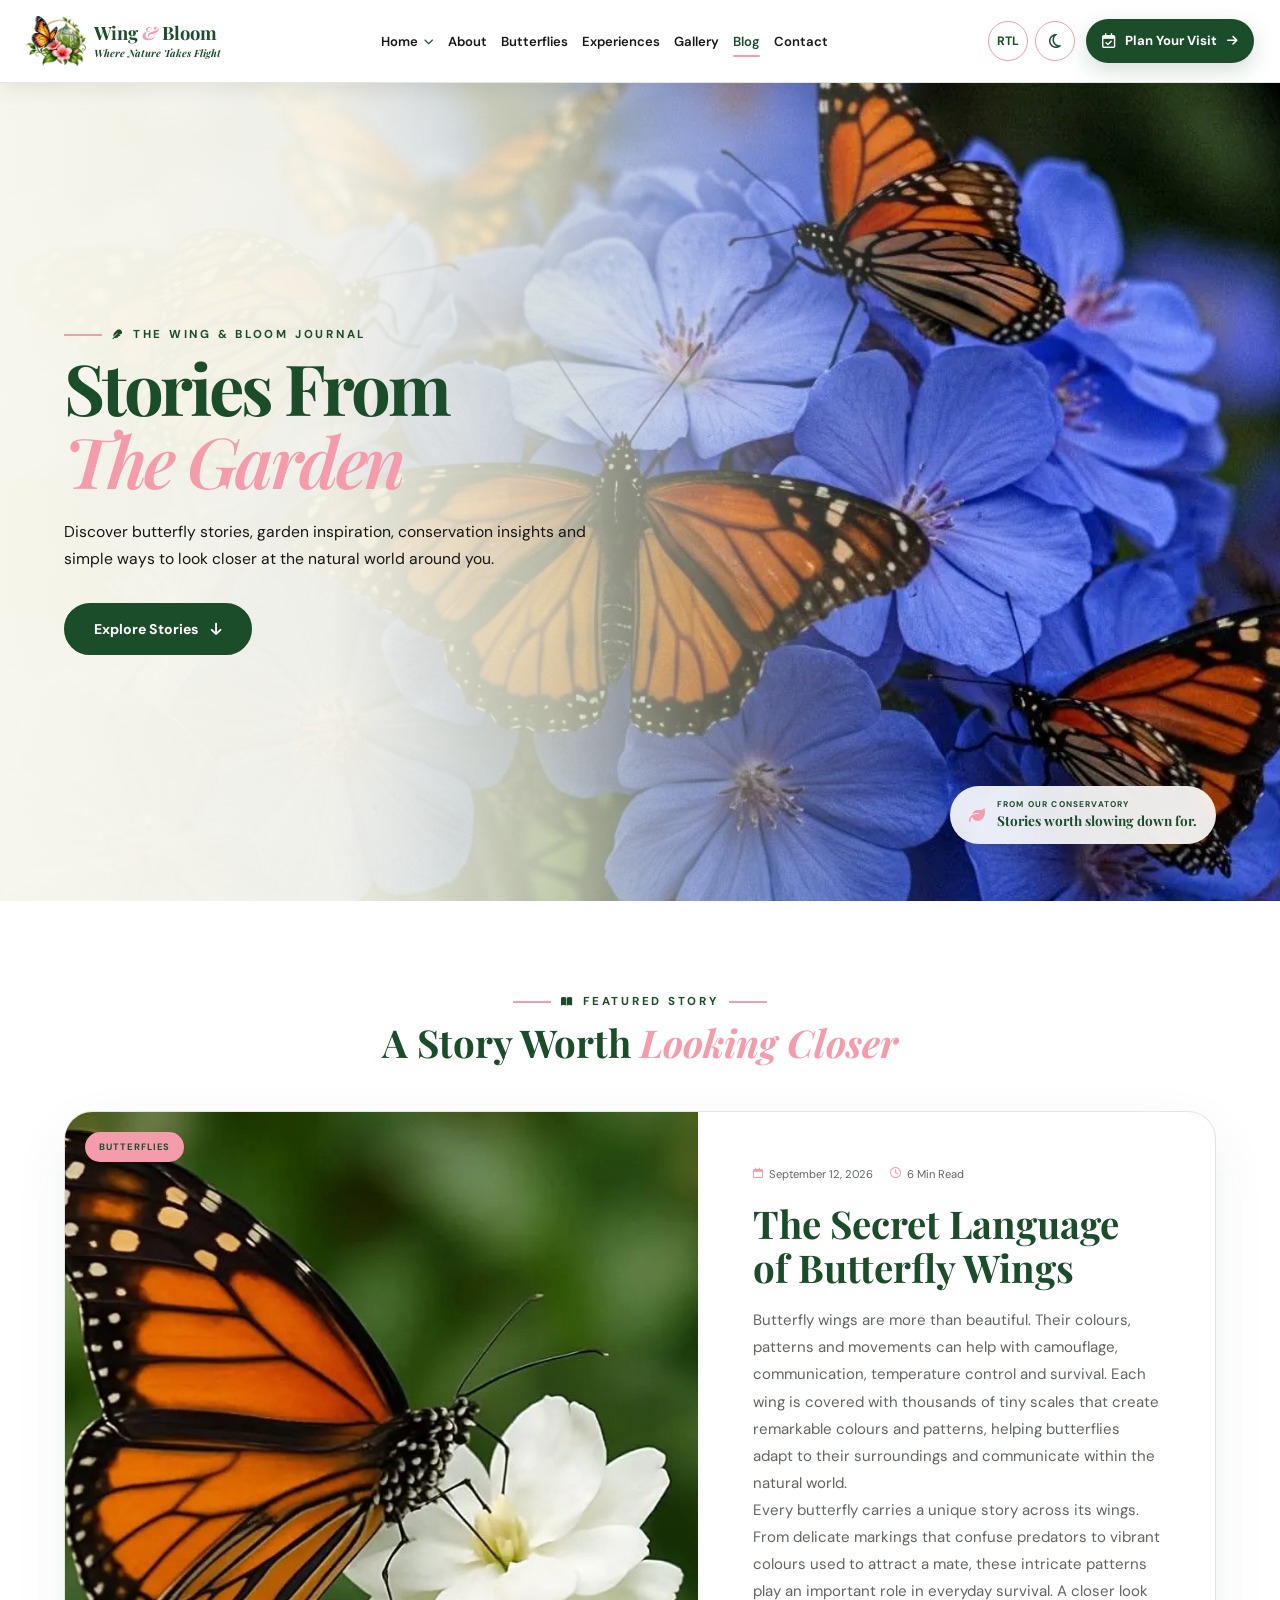
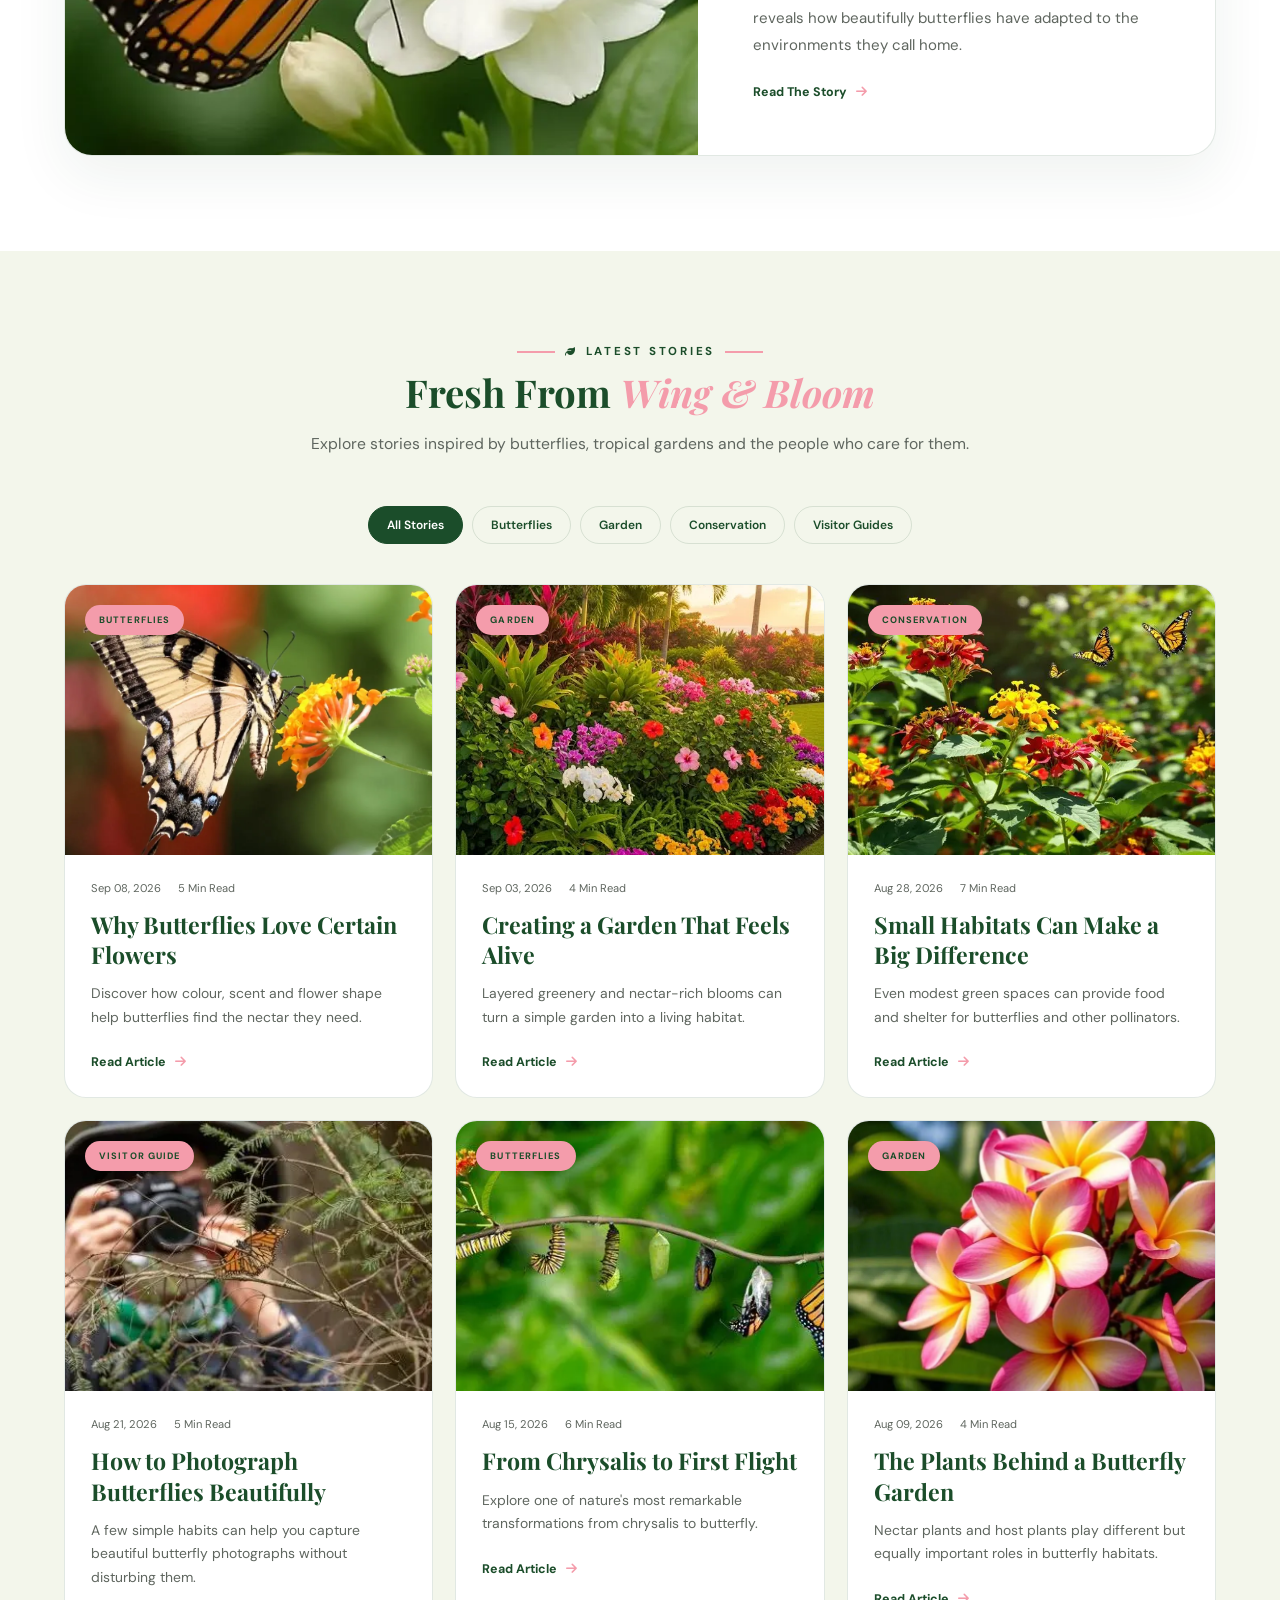
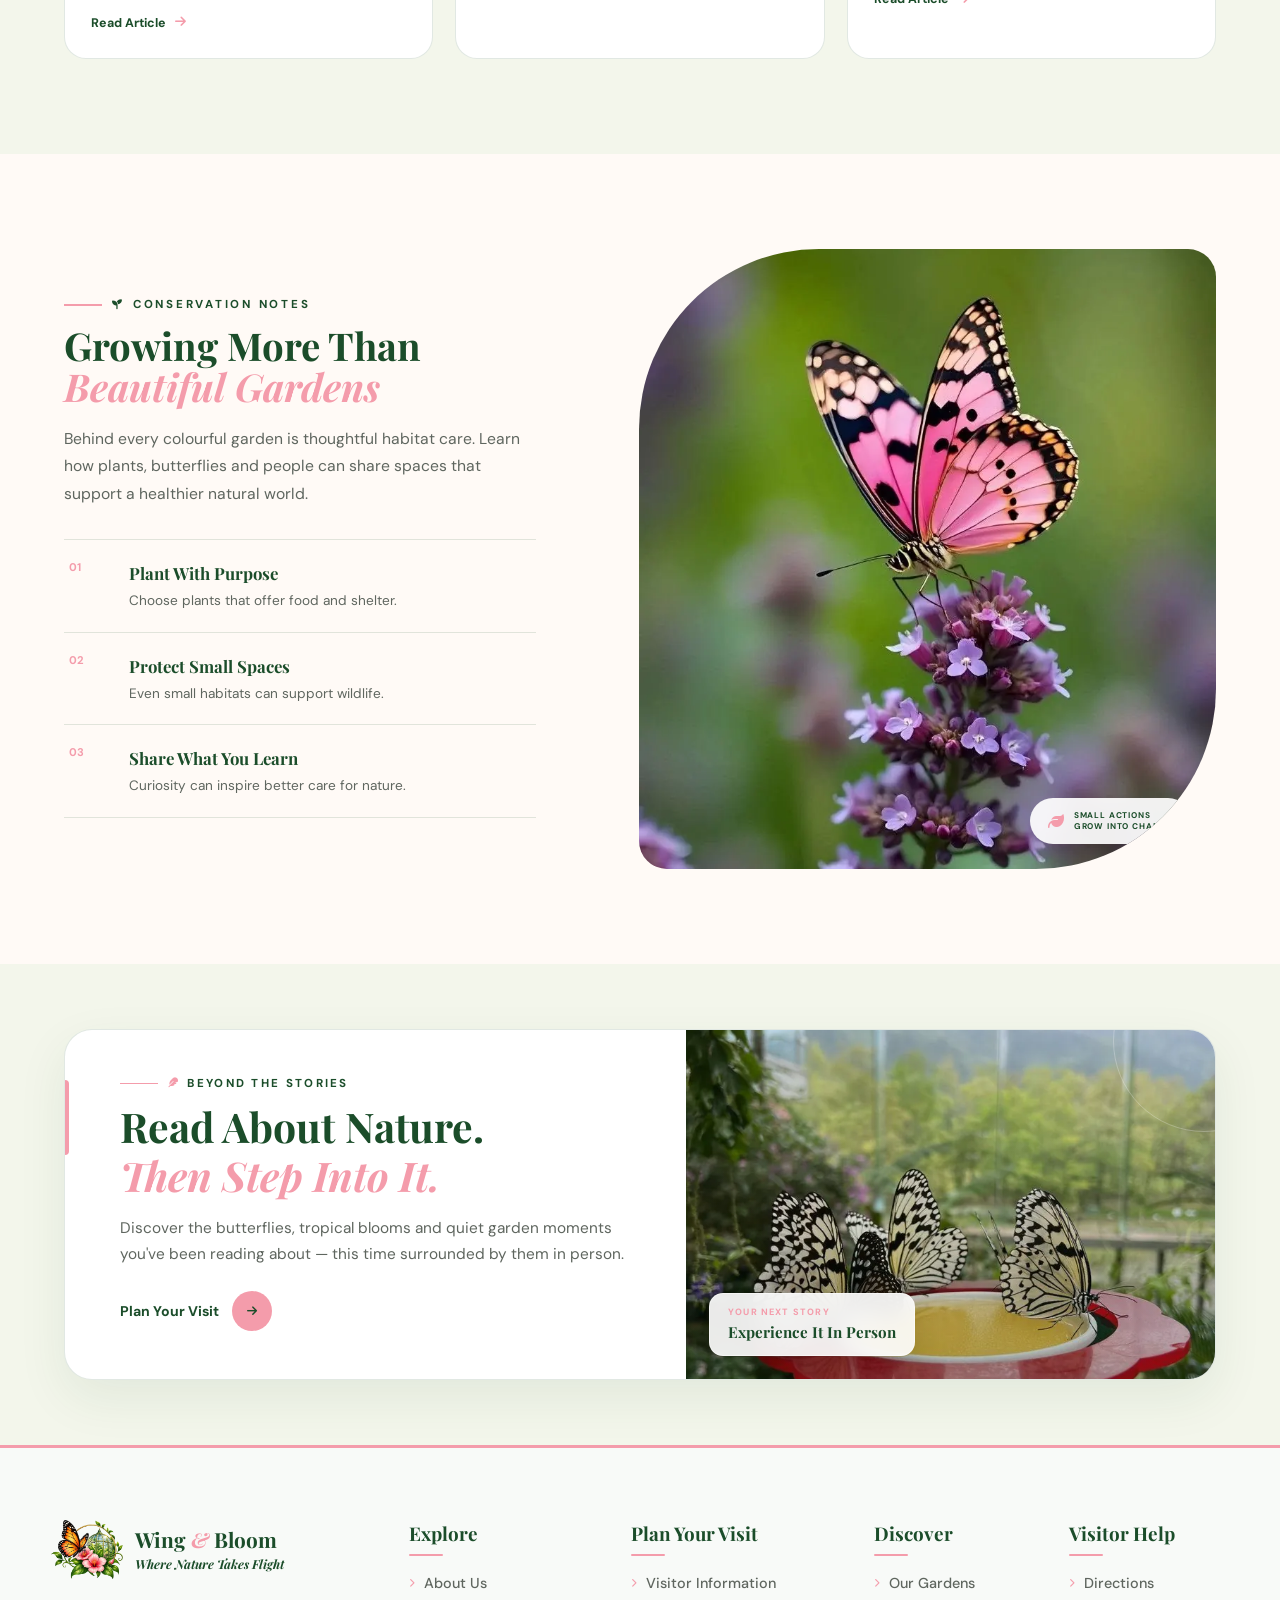
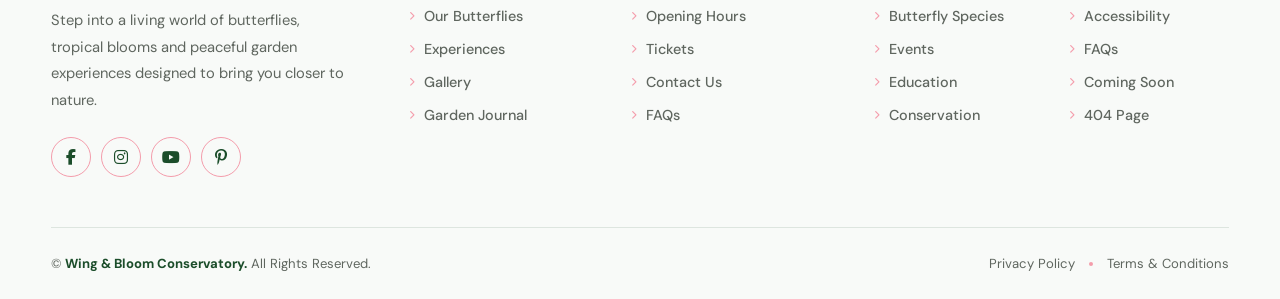
==== blog.html @ 796b5278 "first commit" ====
<!DOCTYPE html>
<html lang="en" dir="ltr" data-theme="light">

<head>

    <meta charset="UTF-8">
    <meta name="viewport" content="width=device-width, initial-scale=1.0">

    <title>Wing & Bloom Conservatory</title>
    <link rel="icon" type="image/png" href="images/favicon.png">
 <!-- Google Fonts -->
  
<link rel="preconnect" href="https://fonts.googleapis.com">
<link rel="preconnect" href="https://fonts.gstatic.com" crossorigin>
<link href="https://fonts.googleapis.com/css2?family=DM+Sans:wght@400;500;600;700&family=Playfair+Display:ital,wght@0,500;0,600;0,700;1,600&display=swap" rel="stylesheet">

<!-- Font Awesome -->
<link rel="stylesheet"
      href="https://cdnjs.cloudflare.com/ajax/libs/font-awesome/6.7.2/css/all.min.css">
    <link rel="stylesheet" href="./blog.css">
    <link rel="stylesheet" href="./nav.css">
    <link rel="stylesheet" href="footer.css">

</head>

<body>
    <header class="site-header" id="siteHeader">
    <div class="header-container">

        <!-- BRAND -->
        <a href="index.html" class="brand" aria-label="Wing and Bloom Conservatory Home">
            <img decoding="async" src="./images/logo.webp"
                 alt="Wing & Bloom Conservatory"
                 class="brand-logo">

            <div class="brand-content">
                <span class="brand-name">
                    Wing <span>&</span> Bloom
                </span>
            
                <span class="brand-tagline"><b>Where Nature Takes Flight</b></span>
            </div>
        </a>

        <!-- DESKTOP NAV -->
        <nav class="main-nav" id="mainNav">

            <div class="nav-item has-dropdown">
                <a href="index.html" class="nav-link dropdown-link">
                    Home
                    <i class="fa-solid fa-chevron-down"></i>
                </a>

                <div class="dropdown-menu">
                    <a href="index.html" class="dropdown-item">
                        <span class="dropdown-icon">
                            <i class="fa-solid fa-leaf"></i>
                        </span>
                        <span>
                            <strong>Garden Experience</strong>
                            <small>Classic nature-inspired home</small>
                        </span>
                    </a>

                    <a href="home.html#home2" class="dropdown-item">
                        <span class="dropdown-icon">
                            <i class="fa-solid fa-seedling"></i>
                        </span>
                        <span>
                            <strong>Conservatory Escape</strong>
                            <small>Immersive tropical experience</small>
                        </span>
                    </a>
                </div>
            </div>

            <div class="nav-item">
                <a href="about.html" class="nav-link">About</a>
            </div>

            <div class="nav-item">
                <a href="butterflies.html" class="nav-link">Butterflies</a>
            </div>

            <div class="nav-item">
                <a href="experiences.html" class="nav-link">Experiences</a>
            </div>

            <div class="nav-item">
                <a href="gallery.html" class="nav-link">Gallery</a>
            </div>

            <div class="nav-item">
                <a href="blog.html" class="nav-link active">Blog</a>
            </div>

            <div class="nav-item">
                <a href="contact.html" class="nav-link">Contact</a>
            </div>

            <!-- MOBILE CTA -->
            <a href="book-a-visit.html" class="mobile-cta">
                <i class="fa-regular fa-calendar-check"></i>
                Plan Your Visit
            </a>
        </nav>

        <!-- HEADER ACTIONS -->
        <div class="header-actions">

            <!-- RTL / LTR -->
            <button class="header-tool rtl-btn"
                    id="rtlToggle"
                    type="button"
                    aria-label="Switch text direction">
                <span id="directionText">RTL</span>
            </button>

            <!-- DARK / LIGHT -->
            <button class="header-tool theme-btn"
                    id="themeToggle"
                    type="button"
                    aria-label="Switch theme">
                <i class="fa-regular fa-moon" id="themeIcon"></i>
            </button>

            <!-- PRIMARY CTA -->
            <a href="book-a-visit.html" class="header-cta">
                <i class="fa-regular fa-calendar-check"></i>
                <span>Plan Your Visit</span>
                <i class="fa-solid fa-arrow-right cta-arrow"></i>
            </a>

            <!-- HAMBURGER -->
            <button class="menu-toggle"
                    id="menuToggle"
                    type="button"
                    aria-label="Open navigation"
                    aria-expanded="false">
                <span></span>
                <span></span>
                <span></span>
            </button>

        </div>

    </div>
</header>




<main class="blog-page">

    <!-- =========================
         BLOG HERO
    ========================== -->
    <section class="blog-hero">

        <div class="blog-hero-bg">
            <img fetchpriority="high" decoding="async" src="./images/blog-banner.webp"
                 alt="Butterfly resting among tropical flowers">
        </div>

        <div class="blog-hero-overlay"></div>

        <div class="container blog-hero-container">

            <div class="blog-hero-content">

                <div class="blog-tag">
                    <span class="blog-tag-line"></span>
                    <p>
                        <i class="fa-solid fa-feather"></i>
                        THE WING & BLOOM JOURNAL
                    </p>
                </div>

                <h1>
                    Stories From
                    <span>The Garden</span>
                </h1>

                <p>
                    Discover butterfly stories, garden inspiration,
                    conservation insights and simple ways to look
                    closer at the natural world around you.
                </p>

                <a href="#latest-stories"
                   class="blog-primary-btn">
                    Explore Stories
                    <i class="fa-solid fa-arrow-down"></i>
                </a>

            </div>

        </div>

        <div class="blog-hero-note">
            <i class="fa-solid fa-leaf"></i>

            <div>
                <small>FROM OUR CONSERVATORY</small>
                <strong>Stories worth slowing down for.</strong>
            </div>
        </div>

    </section>


    <!-- =========================
         FEATURED STORY
    ========================== -->
    <section class="featured-blog blog-section-space">

        <div class="container">

            <div class="blog-section-heading blog-reveal">

                <div class="blog-tag blog-center-tag">
                    <span class="blog-tag-line"></span>

                    <p>
                        <i class="fa-solid fa-book-open"></i>
                        FEATURED STORY
                    </p>

                    <span class="blog-tag-line"></span>
                </div>

                <h2 class="blog-section-title">
                    A Story Worth
                    <span>Looking Closer</span>
                </h2>

            </div>


            <article class="featured-blog-card blog-reveal">

                <div class="featured-blog-image">

                    <img loading="lazy" decoding="async" src="./images/featured-blog.webp"
                         alt="Monarch butterfly resting on a flower">

                    <span class="blog-category">
                        BUTTERFLIES
                    </span>

                </div>


                <div class="featured-blog-content">

                    <div class="blog-meta">
                        <span>
                            <i class="fa-regular fa-calendar"></i>
                            September 12, 2026
                        </span>

                        <span>
                            <i class="fa-regular fa-clock"></i>
                            6 Min Read
                        </span>
                    </div>

                    <h3>
                        The Secret Language of Butterfly Wings
                    </h3>

                   <p>
    Butterfly wings are more than beautiful.
    Their colours, patterns and movements can
    help with camouflage, communication,
    temperature control and survival. Each wing
    is covered with thousands of tiny scales that
    create remarkable colours and patterns,
    helping butterflies adapt to their surroundings
    and communicate within the natural world.
</p>


<p>
    Every butterfly carries a unique story across its wings.
    From delicate markings that confuse predators to vibrant
    colours used to attract a mate, these intricate patterns
    play an important role in everyday survival. A closer look
    reveals how beautifully butterflies have adapted to the
    environments they call home.
</p>

                    <a href="blog-details.html?article=wing-language"
                       class="blog-read-link">
                        Read The Story
                        <i class="fa-solid fa-arrow-right"></i>
                    </a>

                </div>

            </article>

        </div>

    </section>


    <!-- =========================
         LATEST STORIES
    ========================== -->
    <section class="latest-blogs blog-section-space"
             id="latest-stories">

        <div class="container">

            <div class="blog-section-heading blog-reveal">

                <div class="blog-tag blog-center-tag">
                    <span class="blog-tag-line"></span>

                    <p>
                        <i class="fa-solid fa-leaf"></i>
                        LATEST STORIES
                    </p>

                    <span class="blog-tag-line"></span>
                </div>

                <h2 class="blog-section-title">
                    Fresh From
                    <span>Wing & Bloom</span>
                </h2>

                <p class="blog-section-text">
                    Explore stories inspired by butterflies,
                    tropical gardens and the people who care for them.
                </p>

            </div>


            <div class="blog-filter-wrap blog-reveal">

                <button class="blog-filter active"
                        data-filter="all">
                    All Stories
                </button>

                <button class="blog-filter"
                        data-filter="butterflies">
                    Butterflies
                </button>

                <button class="blog-filter"
                        data-filter="garden">
                    Garden
                </button>

                <button class="blog-filter"
                        data-filter="conservation">
                    Conservation
                </button>

                <button class="blog-filter"
                        data-filter="visitors">
                    Visitor Guides
                </button>

            </div>


            <div class="blog-grid">

                <article class="blog-card blog-reveal"
                         data-category="butterflies">

                    <a href="blog-details.html?article=wing-language"
                       class="blog-card-image">

                        <img loading="lazy" decoding="async" src="./images/blog-1.webp"
                             alt="Butterfly feeding on nectar">

                        <span>Butterflies</span>

                    </a>

                    <div class="blog-card-content">

                        <div class="blog-meta">
                            <span>Sep 08, 2026</span>
                            <span>5 Min Read</span>
                        </div>

                        <h3>
                            Why Butterflies Love Certain Flowers
                        </h3>

                        <p>
                            Discover how colour, scent and flower
                            shape help butterflies find the nectar
                            they need.
                        </p>

                        <a href="blog-details.html?article=butterfly-flowers"
                           class="blog-read-link">
                            Read Article
                            <i class="fa-solid fa-arrow-right"></i>
                        </a>

                    </div>

                </article>


                <article class="blog-card blog-reveal"
                         data-category="garden">

                    <a href="blog-details.html?article=butterfly-flowers"
                       class="blog-card-image">

                        <img loading="lazy" decoding="async" src="./images/blog-2.webp"
                             alt="Tropical flowers in a garden">

                        <span>Garden</span>

                    </a>

                    <div class="blog-card-content">

                        <div class="blog-meta">
                            <span>Sep 03, 2026</span>
                            <span>4 Min Read</span>
                        </div>

                        <h3>
                            Creating a Garden That Feels Alive
                        </h3>

                        <p>
                            Layered greenery and nectar-rich blooms
                            can turn a simple garden into a living
                            habitat.
                        </p>

                        <a href="blog-details.html?article=living-garden"
                           class="blog-read-link">
                            Read Article
                            <i class="fa-solid fa-arrow-right"></i>
                        </a>

                    </div>

                </article>


                <article class="blog-card blog-reveal"
                         data-category="conservation">

                    <a href="blog-details.html?article=living-garden"
                       class="blog-card-image">

                        <img loading="lazy" decoding="async" src="./images/blog-3.webp"
                             alt="Butterfly habitat plants">

                        <span>Conservation</span>

                    </a>

                    <div class="blog-card-content">

                        <div class="blog-meta">
                            <span>Aug 28, 2026</span>
                            <span>7 Min Read</span>
                        </div>

                        <h3>
                            Small Habitats Can Make a Big Difference
                        </h3>

                        <p>
                            Even modest green spaces can provide
                            food and shelter for butterflies and
                            other pollinators.
                        </p>

                        <a href="blog-details.html?article=small-habitats"
                           class="blog-read-link">
                            Read Article
                            <i class="fa-solid fa-arrow-right"></i>
                        </a>

                    </div>

                </article>


                <article class="blog-card blog-reveal"
                         data-category="visitors">

                    <a href="blog-details.html?article=small-habitats"
                       class="blog-card-image">

                        <img loading="lazy" decoding="async" src="./images/blog-4.webp"
                             alt="Visitor photographing butterflies">

                        <span>Visitor Guide</span>

                    </a>

                    <div class="blog-card-content">

                        <div class="blog-meta">
                            <span>Aug 21, 2026</span>
                            <span>5 Min Read</span>
                        </div>

                        <h3>
                            How to Photograph Butterflies Beautifully
                        </h3>

                        <p>
                            A few simple habits can help you capture
                            beautiful butterfly photographs without
                            disturbing them.
                        </p>

                        <a href="blog-details.html?article=photography-tips"
                           class="blog-read-link">
                            Read Article
                            <i class="fa-solid fa-arrow-right"></i>
                        </a>

                    </div>

                </article>


                <article class="blog-card blog-reveal"
                         data-category="butterflies">

                    <a href="blog-details.html?article=photography-tips"
                       class="blog-card-image">

                        <img loading="lazy" decoding="async" src="./images/blog-5.webp"
                             alt="Butterfly emerging from chrysalis">

                        <span>Butterflies</span>

                    </a>

                    <div class="blog-card-content">

                        <div class="blog-meta">
                            <span>Aug 15, 2026</span>
                            <span>6 Min Read</span>
                        </div>

                        <h3>
                            From Chrysalis to First Flight
                        </h3>

                        <p>
                            Explore one of nature's most remarkable
                            transformations from chrysalis to
                            butterfly.
                        </p>

                        <a href="blog-details.html?article=chrysalis-flight"
                           class="blog-read-link">
                            Read Article
                            <i class="fa-solid fa-arrow-right"></i>
                        </a>

                    </div>

                </article>


                <article class="blog-card blog-reveal"
                         data-category="garden">

                    <a href="blog-details.html?article=chrysalis-flight"
                       class="blog-card-image">

                        <img loading="lazy" decoding="async" src="./images/blog-6.webp"
                             alt="Tropical leaves and flowers">

                        <span>Garden</span>

                    </a>

                    <div class="blog-card-content">

                        <div class="blog-meta">
                            <span>Aug 09, 2026</span>
                            <span>4 Min Read</span>
                        </div>

                        <h3>
                            The Plants Behind a Butterfly Garden
                        </h3>

                        <p>
                            Nectar plants and host plants play
                            different but equally important roles
                            in butterfly habitats.
                        </p>

                        <a href="blog-details.html?article=garden-plants"
                           class="blog-read-link">
                            Read Article
                            <i class="fa-solid fa-arrow-right"></i>
                        </a>

                    </div>

                </article>

            </div>

        </div>

    </section>


    <!-- =========================
         CONSERVATION FEATURE
    ========================== -->
    <section class="journal-feature blog-section-space">

        <div class="container journal-feature-grid">

            <div class="journal-feature-content blog-reveal">

                <div class="blog-tag">
                    <span class="blog-tag-line"></span>

                    <p>
                        <i class="fa-solid fa-seedling"></i>
                        CONSERVATION NOTES
                    </p>
                </div>

                <h2 class="blog-section-title">
                    Growing More Than
                    <span>Beautiful Gardens</span>
                </h2>

                <p class="blog-section-text blog-left-text">
                    Behind every colourful garden is thoughtful
                    habitat care. Learn how plants, butterflies and
                    people can share spaces that support a healthier
                    natural world.
                </p>

                <div class="journal-points">

                    <div>
                        <span>01</span>

                        <p>
                            <strong>Plant With Purpose</strong>
                            Choose plants that offer food and shelter.
                        </p>
                    </div>

                    <div>
                        <span>02</span>

                        <p>
                            <strong>Protect Small Spaces</strong>
                            Even small habitats can support wildlife.
                        </p>
                    </div>

                    <div>
                        <span>03</span>

                        <p>
                            <strong>Share What You Learn</strong>
                            Curiosity can inspire better care for nature.
                        </p>
                    </div>

                </div>

            </div>


            <div class="journal-feature-image blog-reveal">

                <img loading="lazy" decoding="async" src="./images/conservation-feature.webp"
                     alt="Butterfly garden habitat">

                <div class="journal-image-note">
                    <i class="fa-solid fa-leaf"></i>

                    <span>
                        SMALL ACTIONS
                        <strong>GROW INTO CHANGE</strong>
                    </span>
                </div>

            </div>

        </div>

    </section>


    <!-- =========================
         CTA
    ========================== -->
   <!-- =====================================================
     BLOG CTA
===================================================== -->

<section class="blog-cta">

    <div class="container">

        <div class="blog-cta-wrap blog-reveal">

            <!-- LEFT CONTENT -->
            <div class="blog-cta-content">

                <div class="blog-cta-tag">

                    <span class="blog-cta-tag-line"></span>

                    <p>
                        <i class="fa-solid fa-feather"></i>
                        BEYOND THE STORIES
                    </p>

                </div>

                <h2>
                    Read About Nature.
                    <span>Then Step Into It.</span>
                </h2>

                <p>
                    Discover the butterflies, tropical blooms and quiet
                    garden moments you've been reading about — this time
                    surrounded by them in person.
                </p>

                <a href="book-a-visit.html" class="blog-cta-link">

                    Plan Your Visit

                    <span>
                        <i class="fa-solid fa-arrow-right"></i>
                    </span>

                </a>

            </div>


            <!-- RIGHT BACKGROUND IMAGE -->
            <div class="blog-cta-visual">

                <div class="blog-cta-image-label">

                    <small>YOUR NEXT STORY</small>

                    <strong>
                        Experience It In Person
                    </strong>

                </div>

            </div>

        </div>

    </div>

</section>

</main>



























<!-- =========================
     FOOTER START
========================= -->

<footer class="site-footer">

    <!-- Top Accent Line -->
    <div class="footer-top-line"></div>

    <div class="footer-container">

        <div class="footer-main">

            <!-- ================= BRAND ================= -->

            <div class="footer-brand">

                <a href="index.html" class="footer-logo-wrap">

                    <img decoding="async" src="./images/logo.webp"
                         alt="Wing & Bloom Conservatory"
                         class="footer-logo">

                    <div class="footer-brand-content">

                        <span class="footer-brand-name">
                            Wing <span>&</span> Bloom
                        </span>

                        <span class="footer-tagline">
                            Where Nature Takes Flight
                        </span>

                    </div>

                </a>

                <p class="footer-description">
                    Step into a living world of butterflies, tropical blooms
                    and peaceful garden experiences designed to bring you
                    closer to nature.
                </p>

                <div class="footer-socials">

                    <a href="#" class="social-link" aria-label="Facebook">
                        <i class="fa-brands fa-facebook-f"></i>
                    </a>

                    <a href="#" class="social-link" aria-label="Instagram">
                        <i class="fa-brands fa-instagram"></i>
                    </a>

                    <a href="#" class="social-link" aria-label="YouTube">
                        <i class="fa-brands fa-youtube"></i>
                    </a>

                    <a href="#" class="social-link" aria-label="Pinterest">
                        <i class="fa-brands fa-pinterest-p"></i>
                    </a>

                </div>

            </div>


            <!-- ================= EXPLORE ================= -->

            <div class="footer-column">

                <h3 class="footer-title">Explore</h3>

                <ul class="footer-links">

                    <li><a href="about.html"><i class="fa-solid fa-chevron-right"></i>About Us</a></li>

                    <li><a href="butterflies.html"><i class="fa-solid fa-chevron-right"></i>Our Butterflies</a></li>

                    <li><a href="experiences.html"><i class="fa-solid fa-chevron-right"></i>Experiences</a></li>

                    <li><a href="gallery.html"><i class="fa-solid fa-chevron-right"></i>Gallery</a></li>

                    <li><a href="blog.html"><i class="fa-solid fa-chevron-right"></i>Garden Journal</a></li>

                </ul>

            </div>


            <!-- ================= PLAN VISIT ================= -->

            <div class="footer-column">

                <h3 class="footer-title">Plan Your Visit</h3>

                <ul class="footer-links">

                    <li><a href="book-a-visit.html"><i class="fa-solid fa-chevron-right"></i>Visitor Information</a></li>

                    <li><a href="book-a-visit.html#tickets"><i class="fa-solid fa-chevron-right"></i>Opening Hours</a></li>

                    <li><a href="book-a-visit.html#tickets"><i class="fa-solid fa-chevron-right"></i>Tickets</a></li>

                    <li><a href="contact.html"><i class="fa-solid fa-chevron-right"></i>Contact Us</a></li>

                    <li><a href="book-a-visit.html#visit-faq"><i class="fa-solid fa-chevron-right"></i>FAQs</a></li>

                </ul>

            </div>


            <!-- ================= QUICK LINKS ================= -->

            <div class="footer-quick-area">


                <!-- DISCOVER -->

                <div class="footer-quick-column">

                    <h3 class="footer-title">Discover</h3>

                    <ul class="footer-links">

                        <li><a href="home.html#garden"><i class="fa-solid fa-chevron-right"></i>Our Gardens</a></li>

                        <li><a href="butterflies.html#species"><i class="fa-solid fa-chevron-right"></i>Butterfly Species</a></li>

                        <li><a href="experiences.html#our-experiences"><i class="fa-solid fa-chevron-right"></i>Events</a></li>

                        <li><a href="experiences.html#group-experiences"><i class="fa-solid fa-chevron-right"></i>Education</a></li>

                        <li><a href="about.html#our-story"><i class="fa-solid fa-chevron-right"></i>Conservation</a></li>

                    </ul>

                </div>


                <!-- VISITOR HELP -->

              <!-- VISITOR HELP -->
<div class="footer-quick-column">

    <h3 class="footer-title">Visitor Help</h3>

    <ul class="footer-links">

        <li>
            <a href="book-a-visit.html#getting-here">
                <i class="fa-solid fa-chevron-right"></i>
                Directions
            </a>
        </li>

        <li>
            <a href="book-a-visit.html#quick-facts">
                <i class="fa-solid fa-chevron-right"></i>
                Accessibility
            </a>
        </li>

        <li>
            <a href="book-a-visit.html#visit-faq">
                <i class="fa-solid fa-chevron-right"></i>
                FAQs
            </a>
        </li>

        <li>
            <a href="coming-soon.html">
                <i class="fa-solid fa-chevron-right"></i>
                Coming Soon
            </a>
        </li>

        <li>
            <a href="404.html">
                <i class="fa-solid fa-chevron-right"></i>
                404 Page
            </a>
        </li>

    </ul>

</div>

            </div>

        </div>


        <!-- ================= BOTTOM ================= -->

        <div class="footer-bottom">

            <p>
                © <span id="currentYear"></span>
                <strong>Wing & Bloom Conservatory.</strong>
                All Rights Reserved.
            </p>

            <div class="footer-bottom-links">

                <a href="privacy-policy.html">Privacy Policy</a>

                <span></span>

                <a href="terms-conditions.html">Terms & Conditions</a>

            </div>

        </div>

    </div>

</footer>

<script src="./nav.js"></script>
<script src="./blog.js"></script>
</body>

</html>
---- blog.css ----
/* =========================================================
   WING & BLOOM - BLOG + BLOG DETAILS
========================================================= */

:root {
    --primary:#1B4D2A;
    --secondary:#F49CAB;
    --bg:#ffffff;
    --surface:#ffffff;
    --text:#171717;
    --muted-text:#5f665f;
    --soft-green:#f3f6eb;
    --soft-cream:#fffaf6;
    --border:rgba(27,77,42,.14);

    --heading-font:"Playfair Display",serif;
    --body-font:"DM Sans",sans-serif;

    --fw-regular:400;
    --fw-medium:500;
    --fw-semibold:600;
    --fw-bold:700;

    --container-width:1320px;
}

.blog-page,
.blog-details-page {
    width:100%;
    overflow:hidden;
    color:var(--text);
    background:var(--bg);
    font-family:var(--body-font);
}

.blog-page *,
.blog-details-page * {
    box-sizing:border-box;
}

.blog-page img,
.blog-details-page img {
    display:block;
    width:100%;
}

.blog-page .container,
.blog-details-page .container {
    width:min(90%,var(--container-width));
    margin-inline:auto;
}

.blog-section-space {
    padding:95px 0;
}


/* COMMON TAG */

.blog-tag {
    display:flex;
    align-items:center;
    gap:10px;

    margin-bottom:14px;

    color:var(--primary);

    font-size:.72rem;
    font-weight:var(--fw-bold);
    letter-spacing:.24em;
    line-height:1;

    text-transform:uppercase;
}

.blog-tag p {
    display:flex;
    align-items:center;
    gap:8px;
    margin:0;
}

.blog-tag i {
    font-size:.62rem;
}

.blog-tag-line {
    width:38px;
    height:1.5px;
    flex-shrink:0;
    background:var(--secondary);
}

.blog-center-tag {
    justify-content:center;
}


/* COMMON TITLE */

.blog-section-heading {
    width:min(760px,100%);
    margin:0 auto 48px;
    text-align:center;
}

.blog-section-title {
    margin:0;

    color:var(--primary);

    font-family:var(--heading-font);
    font-size:clamp(1.9rem,3vw,2.8rem);
    font-weight:var(--fw-bold);
    line-height:1.08;
}

.blog-section-title span {
    color:var(--secondary);
    font-style:italic;
}

.blog-section-text {
    max-width:720px;
    margin:17px auto 0;

    color:var(--muted-text);

    font-size:.98rem;
    line-height:1.75;
}

.blog-left-text {
    margin-left:0;
}


/* BUTTON */

.blog-primary-btn {
    min-height:52px;

    display:inline-flex;
    align-items:center;
    justify-content:center;
    gap:13px;

    padding:0 28px;

    border:2px solid var(--primary);
    border-radius:50px;

    color:#fff;
    background:var(--primary);

    font-size:.88rem;
    font-weight:var(--fw-bold);
    text-decoration:none;

    transition:.3s ease;
}

.blog-primary-btn:hover {
    color:var(--primary);
    background:var(--secondary);
    border-color:var(--secondary);

    transform:translateY(-3px);
}

.blog-primary-btn i {
    transition:transform .3s ease;
}

.blog-primary-btn:hover i {
    transform:translateX(5px);
}


/* =========================================================
   BLOG HERO
========================================================= */

.blog-hero {
    position:relative;

    height:calc(100svh - var(--header-height,88px));
    min-height:620px;
    max-height:820px;

    display:flex;
    align-items:center;

    overflow:hidden;
    isolation:isolate;

    background:var(--soft-green);
}

.blog-hero-bg {
    position:absolute;
    inset:0;
    z-index:-3;
}

.blog-hero-bg img {
    height:100%;
    object-fit:cover;

    transform:scale(1.08);

    transition:transform 7s ease;
}

.blog-hero.loaded .blog-hero-bg img {
    transform:scale(1.02);
}

.blog-hero-overlay {
    position:absolute;
    inset:0;
    z-index:-2;

    background:
        linear-gradient(
            90deg,
            rgba(249,248,237,.99) 0%,
            rgba(249,248,237,.95) 26%,
            rgba(237,241,218,.76) 43%,
            rgba(230,238,210,.25) 61%,
            transparent 74%
        );
}

.blog-hero-content {
    width:min(610px,46vw);

    opacity:0;
    transform:translateX(-45px);

    transition:
        opacity .9s ease .15s,
        transform .9s ease .15s;
}

.blog-hero.loaded .blog-hero-content {
    opacity:1;
    transform:none;
}

.blog-hero h1 {
    margin:0;

    color:var(--primary);

    font-family:var(--heading-font);
    font-size:clamp(3.4rem,5.5vw,6rem);
    font-weight:var(--fw-bold);

    line-height:.93;
    letter-spacing:-.045em;
}

.blog-hero h1 span {
    display:block;
    margin-top:8px;

    color:var(--secondary);
    font-style:italic;
    font-weight:600;
}

.blog-hero-content > p {
    max-width:570px;

    margin:24px 0 30px;

    color:var(--text);

    font-size:.98rem;
    line-height:1.75;
}

.blog-hero-note {
    position:absolute;
    right:5%;
    bottom:7%;

    display:flex;
    align-items:center;
    gap:12px;

    padding:13px 19px;

    border-radius:50px;

    color:var(--primary);
    background:rgba(255,255,255,.9);

    box-shadow:0 15px 40px rgba(0,0,0,.12);
    backdrop-filter:blur(10px);
}

.blog-hero-note > i {
    color:var(--secondary);
}

.blog-hero-note small {
    display:block;

    font-size:.52rem;
    font-weight:var(--fw-bold);
    letter-spacing:.14em;
}

.blog-hero-note strong {
    font-family:var(--heading-font);
    font-size:.85rem;
}


/* =========================================================
   FEATURED BLOG
========================================================= */

.featured-blog {
    background:var(--bg);
}

.featured-blog-card {
    display:grid;
    grid-template-columns:1.1fr .9fr;

    min-height:500px;

    overflow:hidden;

    border:1px solid var(--border);
    border-radius:28px;

    background:var(--surface);

    box-shadow:0 20px 55px rgba(27,77,42,.07);
}

.featured-blog-image {
    position:relative;
    overflow:hidden;
}

.featured-blog-image img {
    height:100%;
    object-fit:cover;

    transition:transform .8s ease;
}

.featured-blog-card:hover
.featured-blog-image img {
    transform:scale(1.05);
}

.blog-category,
.blog-card-image > span {
    position:absolute;
    top:20px;
    left:20px;

    padding:9px 14px;

    border-radius:50px;

    color:var(--primary);
    background:var(--secondary);

    font-size:.58rem;
    font-weight:var(--fw-bold);
    letter-spacing:.12em;

    text-transform:uppercase;
}

.featured-blog-content {
    display:flex;
    flex-direction:column;
    justify-content:center;

    padding:55px;
}

.blog-meta {
    display:flex;
    align-items:center;
    flex-wrap:wrap;
    gap:17px;

    color:var(--muted-text);

    font-size:.7rem;
}

.blog-meta span {
    display:flex;
    align-items:center;
    gap:6px;
}

.blog-meta i {
    color:var(--secondary);
}

.featured-blog-content h3 {
    margin:20px 0 18px;

    color:var(--primary);

    font-family:var(--heading-font);
    font-size:clamp(2rem,3vw,3rem);
    line-height:1.15;
}

.featured-blog-content > p {
    margin:0;

    color:var(--muted-text);

    font-size:.94rem;
    line-height:1.8;
}

.blog-read-link {
    display:inline-flex;
    align-items:center;
    gap:9px;

    width:max-content;

    margin-top:25px;

    color:var(--primary);

    font-size:.78rem;
    font-weight:var(--fw-bold);

    text-decoration:none;
}

.blog-read-link i {
    color:var(--secondary);
    transition:transform .3s ease;
}

.blog-read-link:hover i {
    transform:translateX(6px);
}


/* =========================================================
   LATEST BLOGS
========================================================= */

.latest-blogs {
    background:var(--soft-green);
}

.blog-filter-wrap {
    display:flex;
    justify-content:center;
    flex-wrap:wrap;
    gap:9px;

    margin-bottom:40px;
}

.blog-filter {
    padding:10px 18px;

    border:1px solid var(--border);
    border-radius:50px;

    color:var(--primary);
    background:transparent;

    font-family:var(--body-font);
    font-size:.75rem;
    font-weight:var(--fw-semibold);

    cursor:pointer;

    transition:.3s ease;
}

.blog-filter:hover,
.blog-filter.active {
    color:#fff;
    background:var(--primary);
    border-color:var(--primary);
}

.blog-grid {
    display:grid;
    grid-template-columns:repeat(3,1fr);
    gap:22px;
}

.blog-card {
    overflow:hidden;

    border:1px solid var(--border);
    border-radius:22px;

    background:var(--surface);

    transition:
        transform .4s ease,
        box-shadow .4s ease;
}

.blog-card:hover {
    transform:translateY(-8px);

    box-shadow:
        0 22px 50px rgba(27,77,42,.11);
}

.blog-card-image {
    position:relative;

    height:270px;

    display:block;
    overflow:hidden;
}

.blog-card-image img {
    height:100%;
    object-fit:cover;

    transition:transform .7s ease;
}

.blog-card:hover
.blog-card-image img {
    transform:scale(1.07);
}

.blog-card-content {
    padding:26px;
}

.blog-card-content h3 {
    margin:15px 0 12px;

    color:var(--primary);

    font-family:var(--heading-font);
    font-size:1.45rem;
    line-height:1.3;
}

.blog-card-content > p {
    margin:0;

    color:var(--muted-text);

    font-size:.87rem;
    line-height:1.7;
}

.blog-hidden {
    display:none;
}


/* =========================================================
   JOURNAL FEATURE
========================================================= */

.journal-feature {
    background:var(--soft-cream);
}

.journal-feature-grid {
    display:grid;
    grid-template-columns:.9fr 1.1fr;
    align-items:center;

    gap:clamp(60px,8vw,110px);
}

.journal-feature-content {
    max-width:570px;
}

.journal-points {
    margin-top:32px;
    border-top:1px solid var(--border);
}

.journal-points > div {
    display:grid;
    grid-template-columns:45px 1fr;
    gap:15px;

    padding:20px 5px;

    border-bottom:1px solid var(--border);

    transition:.3s ease;
}

.journal-points > div:hover {
    padding-left:14px;
    background:rgba(244,156,171,.07);
}

.journal-points span {
    color:var(--secondary);

    font-size:.7rem;
    font-weight:var(--fw-bold);
}

.journal-points p {
    margin:0;

    color:var(--muted-text);

    font-size:.85rem;
    line-height:1.6;
}

.journal-points strong {
    display:block;

    margin-bottom:3px;

    color:var(--primary);

    font-family:var(--heading-font);
    font-size:1.05rem;
}

.journal-feature-image {
    position:relative;

    height:620px;

    overflow:hidden;

    border-radius:180px 28px 180px 28px;
}

.journal-feature-image > img {
    height:100%;
    object-fit:cover;

    transition:transform .8s ease;
}

.journal-feature-image:hover > img {
    transform:scale(1.06);
}

.journal-image-note {
    position:absolute;
    right:25px;
    bottom:25px;

    display:flex;
    align-items:center;
    gap:10px;

    padding:12px 18px;

    border-radius:50px;

    color:var(--primary);
    background:rgba(255,255,255,.92);
}

.journal-image-note i {
    color:var(--secondary);
}

.journal-image-note span {
    font-size:.52rem;
    font-weight:var(--fw-bold);
    letter-spacing:.1em;
}

.journal-image-note strong {
    display:block;
}


/* =========================================================
   CTA
========================================================= */

/* =========================================================
   BLOG CTA - EDITORIAL SPLIT DESIGN
========================================================= */

.blog-cta {
    position: relative;

    padding: 65px 0;

    overflow: hidden;

    background: var(--soft-green);
}


/* =========================================================
   CTA WRAPPER
========================================================= */

.blog-cta-wrap {
    position: relative;

    display: grid;
    grid-template-columns: 1.08fr .92fr;

    min-height: 330px;

    overflow: hidden;

    border: 1px solid var(--border);
    border-radius: 28px;

    background: var(--surface);

    box-shadow:
        0 18px 50px rgba(27, 77, 42, .08);
}


/* =========================================================
   LEFT CONTENT
========================================================= */

.blog-cta-content {
    position: relative;
    z-index: 2;

    display: flex;
    flex-direction: column;
    justify-content: center;

    padding: 48px 55px;
}


/* LEFT PINK ACCENT */

.blog-cta-content::before {
    content: "";

    position: absolute;

    top: 50px;
    left: 0;

    width: 4px;
    height: 75px;

    border-radius: 0 5px 5px 0;

    background: var(--secondary);
}


/* =========================================================
   TAG
========================================================= */

.blog-cta-tag {
    display: flex;
    align-items: center;

    gap: 10px;

    margin-bottom: 15px;
}

.blog-cta-tag-line {
    display: block;

    width: 38px;
    height: 1.5px;

    flex-shrink: 0;

    background: var(--secondary);
}

.blog-cta-tag p {
    display: flex;
    align-items: center;

    gap: 7px;

    margin: 0;

    color: var(--primary);

    font-family: var(--body-font);

    font-size: .72rem;
    font-weight: var(--fw-bold);

    line-height: 1;

    letter-spacing: .20em;

    text-transform: uppercase;
}

.blog-cta-tag p i {
    color: var(--secondary);

    font-size: .62rem;
}


/* =========================================================
   HEADING
========================================================= */

.blog-cta-content h2 {
    max-width: 650px;

    margin: 0;

    color: var(--primary);

    font-family: var(--heading-font);

    font-size: clamp(2rem, 3.2vw, 3rem);
    font-weight: var(--fw-bold);

    line-height: 1.08;
}

.blog-cta-content h2 span {
    display: block;

    margin-top: 5px;

    color: var(--secondary);

    font-style: italic;
}


/* =========================================================
   PARAGRAPH
========================================================= */

.blog-cta-content > p {
    max-width: 580px;

    margin: 17px 0 23px;

    color: var(--muted-text);

    font-family: var(--body-font);

    font-size: .96rem;
    font-weight: var(--fw-regular);

    line-height: 1.75;
}


/* =========================================================
   CTA LINK
========================================================= */

.blog-cta-link {
    width: fit-content;

    display: inline-flex;
    align-items: center;

    gap: 13px;

    color: var(--primary);

    font-family: var(--body-font);

    font-size: .88rem;
    font-weight: var(--fw-bold);

    text-decoration: none;
}

.blog-cta-link > span {
    width: 40px;
    height: 40px;

    display: flex;
    align-items: center;
    justify-content: center;

    flex-shrink: 0;

    border-radius: 50%;

    color: var(--primary);

    background: var(--secondary);

    transition:
        color .3s ease,
        background .3s ease,
        transform .3s ease;
}

.blog-cta-link > span i {
    font-size: .72rem;

    transition: transform .3s ease;
}

.blog-cta-link:hover > span {
    color: #ffffff;

    background: var(--primary);

    transform: translateX(5px);
}

.blog-cta-link:hover > span i {
    transform: translateX(2px);
}


/* =========================================================
   RIGHT BACKGROUND IMAGE
========================================================= */

.blog-cta-visual {
    position: relative;

    min-height: 330px;

    overflow: hidden;

    background-image:
        linear-gradient(
            to top,
            rgba(5, 30, 14, .30) 0%,
            rgba(5, 30, 14, .08) 45%,
            transparent 75%
        ),
        url("./images/blog-cta.webp");

    background-size: cover;

    background-position: center;

    background-repeat: no-repeat;
}


/* SOFT DIVIDER */

.blog-cta-visual::before {
    content: "";

    position: absolute;

    top: 0;
    left: 0;

    width: 1px;
    height: 100%;

    background: rgba(27, 77, 42, .12);
}


/* subtle decorative circle */

.blog-cta-visual::after {
    content: "";

    position: absolute;

    width: 180px;
    height: 180px;

    right: -80px;
    top: -80px;

    border: 1px solid rgba(255, 255, 255, .25);
    border-radius: 50%;

    pointer-events: none;
}


/* =========================================================
   IMAGE LABEL
========================================================= */

.blog-cta-image-label {
    position: absolute;

    left: 23px;
    bottom: 23px;

    z-index: 2;

    padding: 13px 18px;

    border: 1px solid rgba(255, 255, 255, .45);

    border-radius: 14px;

    background: rgba(255, 255, 255, .91);

    backdrop-filter: blur(10px);

    box-shadow:
        0 10px 28px rgba(0, 0, 0, .10);
}

.blog-cta-image-label small {
    display: block;

    margin-bottom: 4px;

    color: var(--secondary);

    font-family: var(--body-font);

    font-size: .57rem;
    font-weight: var(--fw-bold);

    line-height: 1.3;

    letter-spacing: .13em;

    text-transform: uppercase;
}

.blog-cta-image-label strong {
    display: block;

    color: var(--primary);

    font-family: var(--heading-font);

    font-size: .95rem;
    font-weight: var(--fw-bold);

    line-height: 1.3;
}


/* =========================================================
   DARK MODE
========================================================= */

body.dark-theme .blog-cta {
    background: #000000;
}

body.dark-theme .blog-cta-wrap {
    border-color: rgba(244, 156, 171, .22);

    background: #080808;

    box-shadow: none;
}

body.dark-theme .blog-cta-content h2 {
    color: #ffffff;
}

body.dark-theme .blog-cta-content > p {
    color: #c7c7c7;
}

body.dark-theme .blog-cta-tag p {
    color: #ffffff;
}

body.dark-theme .blog-cta-link {
    color: #ffffff;
}

body.dark-theme .blog-cta-image-label {
    border-color: rgba(244, 156, 171, .25);

    background: rgba(0, 0, 0, .84);
}

body.dark-theme .blog-cta-image-label strong {
    color: #ffffff;
}


/* =========================================================
   TABLET
========================================================= */

@media (max-width: 992px) {

    .blog-cta {
        padding: 55px 0;
    }

    .blog-cta-wrap {
        grid-template-columns: 1fr .82fr;

        min-height: 310px;
    }

    .blog-cta-content {
        padding: 42px 38px;
    }

    .blog-cta-content h2 {
        font-size: clamp(1.9rem, 3.5vw, 2.5rem);
    }

    .blog-cta-content > p {
        font-size: .92rem;
    }

    .blog-cta-visual {
        min-height: 310px;

        background-position: center;
    }

}


/* =========================================================
   MOBILE
========================================================= */

@media (max-width: 767px) {

    .blog-cta {
        padding: 45px 0;
    }

    .blog-cta-wrap {
        grid-template-columns: 1fr;

        min-height: auto;

        border-radius: 22px;
    }


    /* IMAGE FIRST */

    .blog-cta-visual {
        order: 1;

        min-height: 270px;

        background-position: center;
    }


    /* CONTENT SECOND */

    .blog-cta-content {
        order: 2;

        padding: 35px 25px;
    }

    .blog-cta-content::before {
        top: 36px;

        height: 62px;
    }

    .blog-cta-content h2 {
        font-size: 2rem;
    }

    .blog-cta-content > p {
        margin: 15px 0 21px;

        font-size: .9rem;

        line-height: 1.7;
    }

    .blog-cta-link {
        font-size: .84rem;
    }

}


/* =========================================================
   SMALL MOBILE
========================================================= */

@media (max-width: 480px) {

    .blog-cta {
        padding: 40px 0;
    }

    .blog-cta-content {
        padding: 30px 20px;
    }

    .blog-cta-content h2 {
        font-size: 1.82rem;
    }

    .blog-cta-content > p {
        font-size: .88rem;
    }

    .blog-cta-visual {
        min-height: 230px;
    }

    .blog-cta-image-label {
        left: 15px;
        bottom: 15px;

        padding: 11px 14px;
    }

    .blog-cta-image-label strong {
        font-size: .87rem;
    }

}

/* =========================================================
   REVEAL
========================================================= */

.blog-reveal {
    opacity:0;
    transform:translateY(42px);

    transition:
        opacity .8s ease,
        transform .8s ease;
}

.blog-reveal.from-left {
    transform:translateX(-45px);
}

.blog-reveal.from-right {
    transform:translateX(45px);
}

.blog-reveal.visible {
    opacity:1;
    transform:translate(0,0);
}


/* =========================================================
   DARK MODE
========================================================= */

body.dark-theme .blog-page,
body.dark-theme .blog-details-page {
    --bg:#000;
    --surface:#080808;
    --text:#fff;
    --muted-text:#c7c7c7;
    --soft-green:#070907;
    --soft-cream:#050505;
    --border:rgba(244,156,171,.25);

    background:#000;
}

body.dark-theme .blog-section-title,
body.dark-theme .featured-blog-content h3,
body.dark-theme .blog-card-content h3,
body.dark-theme .journal-points strong {
    color:#fff;
}

body.dark-theme .blog-tag {
    color:var(--secondary);
}

body.dark-theme .blog-hero-overlay {
    background:
        linear-gradient(
            90deg,
            rgba(0,0,0,.99),
            rgba(0,0,0,.95) 28%,
            rgba(0,0,0,.76) 45%,
            rgba(0,0,0,.28) 62%,
            transparent 75%
        );
}

body.dark-theme .blog-hero h1 {
    color:#fff;
}

body.dark-theme .blog-hero-content > p {
    color:#d7d7d7;
}

body.dark-theme .blog-hero-note {
    color:#fff;
    background:rgba(0,0,0,.84);
    border:1px solid rgba(244,156,171,.25);
}

body.dark-theme .blog-filter {
    color:#fff;
}

body.dark-theme .blog-filter:hover,
body.dark-theme .blog-filter.active {
    color:var(--primary);
    background:var(--secondary);
    border-color:var(--secondary);
}

body.dark-theme .blog-cta-card {
    background:rgba(0,0,0,.86);
    border-color:rgba(244,156,171,.3);
}


/* =========================================================
   RESPONSIVE
========================================================= */

@media(max-width:992px) {

    .blog-section-space {
        padding:75px 0;
    }

    .blog-grid {
        grid-template-columns:repeat(2,1fr);
    }

    .featured-blog-content {
        padding:40px;
    }

    .journal-feature-grid {
        gap:45px;
    }

}


@media(max-width:767px) {

    .blog-section-space {
        padding:60px 0;
    }

    .blog-tag {
        font-size:.61rem;
        letter-spacing:.17em;
    }

    .blog-tag-line {
        width:27px;
    }

    .blog-section-title {
        font-size:clamp(1.8rem,7vw,2.35rem);
    }

    .blog-section-text {
        font-size:.86rem;
    }

    .blog-hero {
        height:auto;
        min-height:680px;
        align-items:flex-end;
    }

    .blog-hero-overlay {
        background:
            linear-gradient(
                180deg,
                rgba(245,245,230,.08),
                rgba(245,245,230,.48) 38%,
                rgba(249,248,237,.98) 73%
            );
    }

    .blog-hero-container {
        padding-bottom:45px;
    }

    .blog-hero-content {
        width:100%;
        text-align:center;
        transform:translateY(35px);
    }

    .blog-hero.loaded
    .blog-hero-content {
        transform:none;
    }

    .blog-hero-content .blog-tag {
        justify-content:center;
    }

    .blog-hero h1 {
        font-size:clamp(2.7rem,12vw,3.8rem);
    }

    .blog-hero-content > p {
        margin-left:auto;
        margin-right:auto;

        font-size:.87rem;
    }

    .blog-hero-note {
        display:none;
    }

    body.dark-theme .blog-hero-overlay {
        background:
            linear-gradient(
                180deg,
                rgba(0,0,0,.05),
                rgba(0,0,0,.5) 40%,
                rgba(0,0,0,.98) 76%
            );
    }

    .featured-blog-card {
        grid-template-columns:1fr;
    }

    .featured-blog-image {
        height:380px;
    }

    .featured-blog-content {
        padding:30px 25px;
    }

    .blog-grid {
        grid-template-columns:1fr;
    }

    .journal-feature-grid {
        grid-template-columns:1fr;
    }

    .journal-feature-content {
        max-width:none;
        text-align:center;
    }

    .journal-feature-content .blog-tag {
        justify-content:center;
    }

    .journal-feature-content
    .blog-left-text {
        margin-left:auto;
        margin-right:auto;
    }

    .journal-points {
        text-align:left;
    }

    .journal-feature-image {
        height:480px;
        border-radius:100px 22px 100px 22px;
    }

    .blog-cta {
        min-height:400px;
        padding:30px 0;
    }

    .blog-cta-card {
        padding:32px 24px;
    }

    .blog-reveal.from-left,
    .blog-reveal.from-right {
        transform:translateY(35px);
    }

}


@media(max-width:480px) {

    .featured-blog-image {
        height:320px;
    }

    .blog-card-image {
        height:240px;
    }

    .journal-feature-image {
        height:410px;
    }

    .blog-filter {
        padding:9px 13px;
        font-size:.68rem;
    }

}
---- nav.css ----
@import url('https://fonts.googleapis.com/css2?family=DM+Sans:wght@400;500;600;700&family=Playfair+Display:ital,wght@0,400;0,500;0,600;0,700;1,500;1,600;1,700&display=swap');


/* =========================================================
   WING & BLOOM CONSERVATORY
   COMPLETE HEADER CSS
========================================================= */


/* =========================================================
   ROOT
========================================================= */

:root {

    /* BRAND */
    --primary: #1B4D2A;
    --secondary: #F49CAB;

    /* LIGHT */
    --bg: #ffffff;
    --surface: #ffffff;
    --text: #171717;
    --muted-text: #5f665f;

    --border: rgba(27, 77, 42, 0.13);

    /* FONTS */
    --heading-font: "Playfair Display", serif;
    --body-font: "DM Sans", sans-serif;

    /* FONT WEIGHTS */
    --fw-regular: 400;
    --fw-medium: 500;
    --fw-semibold: 600;
    --fw-bold: 700;

    /* HEADER */
    --header-height: 88px;
    --container-width: 1440px;

    /* TRANSITION */
    --transition: 0.3s ease;
}


/* =========================================================
   DARK MODE
========================================================= */

body.dark-theme {

    --bg: #000000;
    --surface: #080808;

    --text: #ffffff;
    --muted-text: #c7c7c7;

    --border: rgba(244, 156, 171, 0.35);

    background: #000000;
    color: #ffffff;
}


/* =========================================================
   RESET
========================================================= */

* {
    margin: 0;
    padding: 0;

    box-sizing: border-box;
}


html {
    scroll-behavior: smooth;
}


body {
    font-family: var(--body-font);

    background: var(--bg);
    color: var(--text);

    transition:
        background var(--transition),
        color var(--transition);
}


a {
    text-decoration: none;
}


button,
a {
    -webkit-tap-highlight-color: transparent;
}


/* =========================================================
   HEADER
   STICKY FROM START = NO JUMP
========================================================= */

.site-header {

    position: sticky;

    top: 0;

    left: 0;

    width: 100%;

    min-height: var(--header-height);

    z-index: 99999;

    background: #ffffff;

    border-bottom:
        1px solid var(--border);

    transform: none;

    animation: none;

    transition:
        background var(--transition),
        border-color var(--transition),
        box-shadow var(--transition);
}


/* JS CAN STILL ADD .sticky
   BUT POSITION NEVER CHANGES */

.site-header.sticky {

    position: sticky;

    top: 0;

    transform: none;

    animation: none;

    box-shadow:
        0 6px 24px rgba(0, 0, 0, 0.08);
}


/* DARK HEADER */

body.dark-theme .site-header {

    background: #000000;

    border-bottom-color:
        rgba(244, 156, 171, 0.22);
}


body.dark-theme .site-header.sticky {

    background: #000000;

    box-shadow:
        0 6px 25px rgba(0, 0, 0, 0.4);
}


/* =========================================================
   HEADER CONTAINER
========================================================= */

.header-container {

    width: min(94%, var(--container-width));

    min-height: var(--header-height);

    margin: 0 auto;

    display: flex;

    align-items: center;

    gap: 28px;
}


/* =========================================================
   BRAND
========================================================= */

.brand {

    flex-shrink: 0;

    display: flex;

    align-items: center;

    gap: 10px;
}


/* LOGO */

.brand-logo {

    width: 72px;
    height: 72px;

    flex-shrink: 0;

    display: block;

    object-fit: contain;
}


/* BRAND CONTENT */

.brand-content {

    display: flex;

    flex-direction: column;

    align-items: flex-start;

    line-height: 1.1;
}


/* BRAND NAME */

.brand-name {

    color: var(--primary);

    font-family: var(--heading-font);

    font-size:
        clamp(1.3rem, 1.5vw, 1.6rem);

    font-weight: var(--fw-bold);

    line-height: 1.1;

    white-space: nowrap;
}


.brand-name span {

    color: var(--secondary);

    font-style: italic;
}


/* TAGLINE */

.brand-tagline {

    display: block;

    margin-top: 6px;

    color: var(--primary);

    font-family: var(--heading-font);

    font-size: 0.78rem;

    font-weight: var(--fw-bold);

    font-style: italic;

    line-height: 1.2;

    white-space: nowrap;
}


/* OPTIONAL OLD SUBTITLE */

.brand-subtitle {
    display: none;
}


/* DARK BRAND */

body.dark-theme .brand-name {
    color: #ffffff;
}


body.dark-theme .brand-name span {
    color: var(--secondary);
}


body.dark-theme .brand-tagline {
    color: var(--secondary);
}


/* =========================================================
   MAIN NAVIGATION
========================================================= */

.main-nav {

    flex: 1;

    display: flex;

    align-items: center;

    justify-content: center;

    gap: clamp(17px, 1.7vw, 30px);
}


.nav-item {
    position: relative;
}


/* =========================================================
   NAV LINK
========================================================= */

.nav-link {

    position: relative;

    display: flex;

    align-items: center;

    gap: 6px;

    padding:
        33px 0 30px;

    color: var(--text);

    font-family: var(--body-font);

    font-size: 0.96rem;

    font-weight: var(--fw-semibold);

    line-height: 1;

    transition:
        color var(--transition);
}


.nav-link i {

    color: var(--primary);

    font-size: 0.62rem;

    transition:
        color var(--transition),
        transform var(--transition);
}


/* HOVER + ACTIVE */

.nav-link:hover,
.nav-link.active {
    color: var(--primary);
}


/* ACTIVE LINE */

.nav-link::after {

    content: "";

    position: absolute;

    left: 0;

    bottom: 22px;

    width: 0;

    height: 2px;

    background: var(--secondary);

    border-radius: 20px;

    transition:
        width var(--transition);
}


.nav-link:hover::after,
.nav-link.active::after {
    width: 100%;
}


/* =========================================================
   DARK NAVIGATION
========================================================= */

body.dark-theme .nav-link {
    color: #ffffff;
}


body.dark-theme .nav-link:hover,
body.dark-theme .nav-link.active {
    color: var(--secondary);
}


body.dark-theme .nav-link::after {
    background: var(--secondary);
}


body.dark-theme .nav-link i {
    color: var(--secondary);
}


/* =========================================================
   HOME DROPDOWN
========================================================= */

.dropdown-menu {

    position: absolute;

    top: calc(100% - 7px);

    left: 50%;

    width: 310px;

    padding: 10px;

    background: var(--surface);

    border:
        1px solid rgba(244, 156, 171, 0.25);

    border-radius: 15px;

    box-shadow:
        0 18px 45px rgba(27, 77, 42, 0.14);

    opacity: 0;

    visibility: hidden;

    pointer-events: none;

    transform:
        translateX(-50%)
        translateY(10px);

    transition:
        opacity var(--transition),
        visibility var(--transition),
        transform var(--transition);
}


/* DESKTOP HOVER */

.has-dropdown:hover .dropdown-menu {

    opacity: 1;

    visibility: visible;

    pointer-events: auto;

    transform:
        translateX(-50%)
        translateY(0);
}


.has-dropdown:hover .dropdown-link i {
    transform: rotate(180deg);
}


/* =========================================================
   DROPDOWN ITEM
========================================================= */

.dropdown-item {

    display: flex;

    align-items: center;

    gap: 13px;

    padding: 13px;

    border-radius: 10px;

    color: var(--text);

    transition:
        background var(--transition),
        transform var(--transition);
}


.dropdown-item:hover {

    background:
        rgba(244, 156, 171, 0.13);

    transform: translateX(3px);
}


/* DROPDOWN ICON */

.dropdown-icon {

    width: 42px;
    height: 42px;

    flex-shrink: 0;

    display: grid;

    place-items: center;

    border-radius: 50%;

    color: var(--primary);

    background:
        rgba(27, 77, 42, 0.09);

    font-size: 0.95rem;
}


.dropdown-item strong {

    display: block;

    margin-bottom: 3px;

    color: var(--primary);

    font-family: var(--heading-font);

    font-size: 0.98rem;

    font-weight: var(--fw-bold);
}


.dropdown-item small {

    display: block;

    color: var(--muted-text);

    font-size: 0.72rem;
}


/* =========================================================
   DARK DROPDOWN
========================================================= */

body.dark-theme .dropdown-menu {

    background: #080808;

    border-color:
        rgba(244, 156, 171, 0.35);

    box-shadow:
        0 20px 45px rgba(0, 0, 0, 0.55);
}


body.dark-theme .dropdown-item {
    color: #ffffff;
}


body.dark-theme .dropdown-item:hover {

    background:
        rgba(244, 156, 171, 0.12);
}


body.dark-theme .dropdown-icon {

    color: var(--secondary);

    background:
        rgba(244, 156, 171, 0.12);
}


body.dark-theme .dropdown-item strong {
    color: var(--secondary);
}


/* =========================================================
   HEADER ACTIONS
========================================================= */

.header-actions {

    flex-shrink: 0;

    display: flex;

    align-items: center;

    gap: 10px;
}


/* =========================================================
   RTL + THEME BUTTONS
========================================================= */

.header-tool {

    width: 44px;
    height: 44px;

    flex-shrink: 0;

    display: grid;

    place-items: center;

    padding: 0;

    border:
        1.5px solid var(--secondary);

    border-radius: 50%;

    color: var(--primary);

    background: transparent;

    font-family: var(--body-font);

    font-size: 0.76rem;

    font-weight: var(--fw-bold);

    cursor: pointer;

    transition:
        color var(--transition),
        background var(--transition),
        border-color var(--transition),
        transform var(--transition),
        box-shadow var(--transition);
}


.rtl-btn,
.theme-btn {
    border-color: var(--secondary);
}


.theme-btn {
    font-size: 1rem;
}


/* TOOL HOVER */

.header-tool:hover {

    color: var(--primary);

    background:
        rgba(244, 156, 171, 0.18);

    border-color: var(--secondary);

    transform: translateY(-2px);

    box-shadow:
        0 5px 15px
        rgba(244, 156, 171, 0.18);
}


/* DARK TOOL */

body.dark-theme .header-tool {

    color: var(--secondary);

    background: #000000;

    border:
        1.5px solid var(--secondary);
}


body.dark-theme .header-tool:hover {

    color: #000000;

    background: var(--secondary);

    border-color: var(--secondary);
}


/* =========================================================
   PRIMARY CTA
========================================================= */

.header-cta {

    min-height: 48px;

    display: inline-flex;

    align-items: center;

    justify-content: center;

    gap: 10px;

    margin-left: 4px;

    padding: 0 21px;

    border:
        2px solid transparent;

    border-radius: 50px;

    color: #ffffff;

    background: var(--primary);

    font-family: var(--body-font);

    font-size: 0.98rem;

    font-weight: var(--fw-bold);

    line-height: 1;

    white-space: nowrap;

    box-shadow:
        0 8px 22px
        rgba(27, 77, 42, 0.18);

    transition:
        color var(--transition),
        background var(--transition),
        border-color var(--transition),
        transform var(--transition),
        box-shadow var(--transition);
}


.header-cta i {
    font-size: 0.95rem;
}


.header-cta .cta-arrow {

    font-size: 0.75rem;

    transition:
        transform var(--transition);
}


/* CTA HOVER */

.header-cta:hover {

    color: var(--primary);

    background: var(--secondary);

    border-color: transparent;

    transform: translateY(-2px);

    box-shadow:
        0 10px 25px
        rgba(244, 156, 171, 0.28);
}


.header-cta:hover .cta-arrow {
    transform: translateX(4px);
}


/* DARK CTA */

body.dark-theme .header-cta {

    color: #ffffff;

    background: var(--primary);

    border-color: transparent;
}


body.dark-theme .header-cta:hover {

    color: #000000;

    background: var(--secondary);

    border-color: transparent;
}


/* =========================================================
   MOBILE CTA
========================================================= */

.mobile-cta {
    display: none;
}


/* =========================================================
   HAMBURGER
========================================================= */

.menu-toggle {

    width: 42px;
    height: 42px;

    flex-shrink: 0;

    display: none;

    padding: 9px;

    border:
        1.5px solid var(--secondary);

    border-radius: 50%;

    background: transparent;

    cursor: pointer;
}


.menu-toggle span {

    width: 100%;
    height: 2px;

    display: block;

    margin: 4px 0;

    border-radius: 20px;

    background: var(--primary);

    transition:
        var(--transition);
}


/* DARK HAMBURGER */

body.dark-theme .menu-toggle {
    border-color: var(--secondary);
}


body.dark-theme .menu-toggle span {
    background: var(--secondary);
}


/* HAMBURGER ACTIVE */

.menu-toggle.active span:nth-child(1) {

    transform:
        translateY(6px)
        rotate(45deg);
}


.menu-toggle.active span:nth-child(2) {
    opacity: 0;
}


.menu-toggle.active span:nth-child(3) {

    transform:
        translateY(-6px)
        rotate(-45deg);
}


/* =========================================================
   RTL DESKTOP
========================================================= */

html[dir="rtl"] .header-container {
    direction: rtl;
}


html[dir="rtl"] .brand {
    direction: rtl;
}


html[dir="rtl"] .brand-content {
    align-items: flex-start;
}


html[dir="rtl"] .main-nav {
    direction: rtl;
}


html[dir="rtl"] .header-actions {
    direction: rtl;
}


html[dir="rtl"] .dropdown-item {

    direction: rtl;

    text-align: right;
}


html[dir="rtl"] .dropdown-item:hover {
    transform: translateX(-3px);
}


html[dir="rtl"] .header-cta {

    margin-left: 0;

    margin-right: 4px;
}


html[dir="rtl"] .cta-arrow {
    transform: rotate(180deg);
}


html[dir="rtl"] .header-cta:hover .cta-arrow {

    transform:
        rotate(180deg)
        translateX(4px);
}


/* =========================================================
   RESPONSIVE
========================================================= */


/* =========================================================
   LAPTOP
   1101px - 1280px
========================================================= */

@media (min-width: 1101px) and (max-width: 1280px) {

    :root {
        --header-height: 82px;
    }


    .header-container {

        width: 96%;

        gap: 14px;
    }


    .brand {
        gap: 8px;
    }


    .brand-logo {

        width: 60px;
        height: 60px;
    }


    .brand-name {
        font-size: 1.15rem;
    }


    .brand-tagline {

        margin-top: 4px;

        font-size: 0.63rem;
    }


    .main-nav {
        gap: 14px;
    }


    .nav-link {

        padding:
            30px 0 28px;

        font-size: 0.82rem;
    }


    .nav-link::after {
        bottom: 20px;
    }


    .header-actions {
        gap: 7px;
    }


    .header-tool {

        width: 40px;
        height: 40px;
    }


    .header-cta {

        min-height: 44px;

        padding: 0 14px;

        font-size: 0.82rem;
    }
}


/* =========================================================
   TABLET + MOBILE
   <= 1100px
========================================================= */

@media (max-width: 1100px) {

    :root {
        --header-height: 78px;
    }


    /* HEADER */

    .site-header,
    .site-header.sticky {

        position: sticky;

        top: 0;

        min-height:
            var(--header-height);

        transform: none;

        animation: none;
    }


    .header-container {

        position: relative;

        width: 94%;

        min-height:
            var(--header-height);

        gap: 10px;
    }


    /* BRAND */

    .brand {

        gap: 8px;

        margin-right: auto;
    }


    html[dir="rtl"] .brand {

        margin-right: 0;

        margin-left: auto;
    }


    .brand-logo {

        width: 58px;
        height: 58px;

        min-width: 58px;
    }


    .brand-name {
        font-size: 1.15rem;
    }


    .brand-tagline {

        margin-top: 4px;

        font-size: 0.62rem;
    }


    /* ACTIONS */

    .header-actions {
        gap: 7px;
    }


    .header-tool {

        width: 40px;
        height: 40px;

        font-size: 0.68rem;
    }


    .theme-btn {
        font-size: 0.9rem;
    }


    /* HAMBURGER */

    .menu-toggle {

        width: 40px;
        height: 40px;

        display: block;

        padding: 8px;
    }


    /* HIDE DESKTOP CTA */

    .header-cta {
        display: none;
    }


    /* =====================================================
       MOBILE NAV DRAWER
    ===================================================== */

    .main-nav {

        position: absolute;

        top: calc(100% + 1px);

        left: 3%;

        width: 94%;

        max-height: 0;

        display: block;

        padding: 0 18px;

        overflow: hidden;

        background:
            var(--surface);

        border:
            1px solid transparent;

        border-radius:
            0 0 18px 18px;

        box-shadow:
            0 18px 35px
            rgba(0, 0, 0, 0.1);

        opacity: 0;

        visibility: hidden;

        pointer-events: none;

        transition:
            max-height 0.4s ease,
            padding 0.4s ease,
            opacity 0.25s ease;
    }


    .main-nav.active {

        max-height: 720px;

        padding:
            14px 18px 20px;

        border-color:
            rgba(244, 156, 171, 0.4);

        opacity: 1;

        visibility: visible;

        pointer-events: auto;
    }


    body.dark-theme .main-nav {

        background: #000000;

        box-shadow:
            0 18px 40px
            rgba(0, 0, 0, 0.6);
    }


    /* NAV LINKS */

    .nav-link {

        width: 100%;

        justify-content:
            space-between;

        padding: 13px 4px;

        border-bottom:
            1px solid
            rgba(244, 156, 171, 0.22);

        font-size: 0.88rem;
    }


    .nav-link::after {
        display: none;
    }


    .nav-link.active {
        color: var(--primary);
    }


    body.dark-theme .nav-link.active {
        color: var(--secondary);
    }


    /* =====================================================
       MOBILE DROPDOWN
    ===================================================== */

    .dropdown-menu {

        position: static;

        width: 100%;

        max-height: 0;

        padding: 0 5px;

        border: 0;

        border-radius: 10px;

        box-shadow: none;

        opacity: 1;

        visibility: visible;

        pointer-events: auto;

        overflow: hidden;

        transform: none;

        transition:
            max-height 0.35s ease,
            padding 0.35s ease;
    }


    .has-dropdown.open .dropdown-menu {

        max-height: 220px;

        padding: 7px 5px;
    }


    .has-dropdown:hover .dropdown-menu {
        transform: none;
    }


    .has-dropdown.open .dropdown-link i {
        transform: rotate(180deg);
    }


    /* =====================================================
       MOBILE CTA
    ===================================================== */

    .mobile-cta {

        width: 100%;

        min-height: 48px;

        display: flex;

        align-items: center;

        justify-content: center;

        gap: 9px;

        margin-top: 14px;

        padding: 0 18px;

        border:
            2px solid transparent;

        border-radius: 50px;

        color: #ffffff;

        background: var(--primary);

        font-family:
            var(--body-font);

        font-size: 0.9rem;

        font-weight:
            var(--fw-bold);

        transition:
            background var(--transition),
            color var(--transition),
            transform var(--transition);
    }


    .mobile-cta:hover {

        color: var(--primary);

        background:
            var(--secondary);

        border-color:
            transparent;
    }


    body.dark-theme .mobile-cta:hover {

        color: #000000;

        background:
            var(--secondary);
    }


    /* RTL MOBILE */

    html[dir="rtl"] .main-nav {

        left: auto;

        right: 3%;
    }


    html[dir="rtl"] .nav-link {
        text-align: right;
    }
}


/* =========================================================
   TABLET
   769px - 900px
========================================================= */

@media (min-width: 769px) and (max-width: 900px) {

    :root {
        --header-height: 76px;
    }


    .header-container {

        width: 94%;

        min-height:
            var(--header-height);
    }


    .brand-logo {

        width: 56px;
        height: 56px;

        min-width: 56px;
    }


    .brand-name {
        font-size: 1.12rem;
    }


    .brand-tagline {
        font-size: 0.6rem;
    }


    .header-tool,
    .menu-toggle {

        width: 39px;
        height: 39px;
    }
}


/* =========================================================
   LARGE MOBILE
   601px - 768px
========================================================= */

@media (min-width: 601px) and (max-width: 768px) {

    :root {
        --header-height: 74px;
    }


    .header-container {

        width: 94%;

        min-height:
            var(--header-height);

        gap: 7px;
    }


    .brand-logo {

        width: 54px;
        height: 54px;

        min-width: 54px;
    }


    .brand-name {
        font-size: 1.08rem;
    }


    .brand-tagline {
        font-size: 0.58rem;
    }


    .header-actions {
        gap: 6px;
    }


    .header-tool,
    .menu-toggle {

        width: 38px;
        height: 38px;
    }
}


/* =========================================================
   MOBILE
   421px - 600px
========================================================= */

@media (min-width: 421px) and (max-width: 600px) {

    :root {
        --header-height: 72px;
    }


    .header-container {

        width: 96%;

        min-height:
            var(--header-height);

        gap: 5px;
    }


    /* BRAND */

    .brand {
        gap: 6px;
    }


    .brand-logo {

        width: 50px;
        height: 50px;

        min-width: 50px;
    }


    .brand-name {
        font-size: 1rem;
    }


    .brand-tagline {

        margin-top: 3px;

        font-size: 0.53rem;
    }


    /* ACTIONS */

    .header-actions {
        gap: 4px;
    }


    .header-tool,
    .menu-toggle {

        width: 36px;
        height: 36px;

        min-width: 36px;
    }


    .header-tool {
        font-size: 0.62rem;
    }


    .theme-btn {
        font-size: 0.82rem;
    }


    .menu-toggle {
        padding: 7px;
    }


    /* DRAWER */

    .main-nav {

        left: 2%;

        width: 96%;

        padding-left: 15px;

        padding-right: 15px;
    }


    .main-nav.active {

        padding:
            12px 15px 18px;
    }


    html[dir="rtl"] .main-nav {

        left: auto;

        right: 2%;
    }
}


/* =========================================================
   SMALL MOBILE
   361px - 420px
========================================================= */

@media (min-width: 361px) and (max-width: 420px) {

    :root {
        --header-height: 70px;
    }


    .header-container {

        width: 97%;

        min-height:
            var(--header-height);

        gap: 3px;
    }


    /* BRAND */

    .brand {
        gap: 5px;
    }


    .brand-logo {

        width: 46px;
        height: 46px;

        min-width: 46px;
    }


    .brand-name {

        font-size: 0.91rem;

        line-height: 1;
    }


    .brand-tagline {

        margin-top: 2px;

        font-size: 0.47rem;

        line-height: 1.05;
    }


    /* ACTIONS */

    .header-actions {
        gap: 3px;
    }


    .header-tool,
    .menu-toggle {

        width: 34px;
        height: 34px;

        min-width: 34px;
    }


    .header-tool {
        font-size: 0.57rem;
    }


    .theme-btn {
        font-size: 0.77rem;
    }


    .menu-toggle {
        padding: 7px;
    }


    /* DRAWER */

    .main-nav {

        left: 1.5%;

        width: 97%;
    }


    html[dir="rtl"] .main-nav {

        left: auto;

        right: 1.5%;
    }
}


/* =========================================================
   360px MOBILE
========================================================= */

@media (max-width: 360px) {

    :root {
        --header-height: 68px;
    }


    .header-container {

        width: 98%;

        min-height:
            var(--header-height);

        gap: 2px;
    }


    /* BRAND */

    .brand {

        gap: 4px;

        min-width: 0;
    }


    .brand-logo {

        width: 43px;
        height: 43px;

        min-width: 43px;
    }


    .brand-content {
        min-width: 0;
    }


    .brand-name {

        font-size: 0.84rem;

        line-height: 1;
    }


    .brand-tagline {

        margin-top: 2px;

        font-size: 0.43rem;

        line-height: 1.05;
    }


    /* ACTIONS */

    .header-actions {
        gap: 2px;
    }


    .header-tool,
    .menu-toggle {

        width: 32px;
        height: 32px;

        min-width: 32px;
    }


    .header-tool {

        font-size: 0.53rem;

        border-width: 1.3px;
    }


    .theme-btn {
        font-size: 0.72rem;
    }


    .menu-toggle {

        padding: 6px;

        border-width: 1.3px;
    }


    .menu-toggle span {

        height: 1.7px;

        margin: 3.5px 0;
    }


    /* DRAWER */

    .main-nav {

        left: 1%;

        width: 98%;

        padding-left: 12px;

        padding-right: 12px;
    }


    .main-nav.active {

        padding:
            10px 12px 16px;
    }


    .nav-link {

        padding: 12px 3px;

        font-size: 0.82rem;
    }


    .dropdown-item {

        gap: 9px;

        padding: 10px;
    }


    .dropdown-icon {

        width: 36px;
        height: 36px;

        font-size: 0.8rem;
    }


    .dropdown-item strong {
        font-size: 0.88rem;
    }


    .dropdown-item small {
        font-size: 0.64rem;
    }


    .mobile-cta {

        min-height: 44px;

        margin-top: 12px;

        font-size: 0.84rem;
    }


    html[dir="rtl"] .main-nav {

        left: auto;

        right: 1%;
    }
}


/* =========================================================
   EXTRA SMALL
   <= 330px
========================================================= */

@media (max-width: 330px) {

    :root {
        --header-height: 66px;
    }


    .brand-logo {

        width: 39px;
        height: 39px;

        min-width: 39px;
    }


    .brand {
        gap: 3px;
    }


    .brand-name {
        font-size: 0.76rem;
    }


    .brand-tagline {
        font-size: 0.39rem;
    }


    .header-tool,
    .menu-toggle {

        width: 30px;
        height: 30px;

        min-width: 30px;
    }


    .header-tool {
        font-size: 0.49rem;
    }


    .theme-btn {
        font-size: 0.67rem;
    }


    .menu-toggle {
        padding: 6px;
    }
}


/* =========================================================
   RTL RESPONSIVE
========================================================= */

@media (max-width: 1100px) {

    html[dir="rtl"] .header-container {
        direction: rtl;
    }


    html[dir="rtl"] .brand-content {
        align-items: flex-start;
    }


    html[dir="rtl"] .dropdown-item {

        direction: rtl;

        text-align: right;
    }
}


/* =========================================================
   DARK RESPONSIVE
========================================================= */

@media (max-width: 1100px) {

    body.dark-theme .site-header,
    body.dark-theme .site-header.sticky {

        background: #000000;
    }


    body.dark-theme .main-nav {

        background: #000000;

        border-color:
            rgba(244, 156, 171, 0.35);
    }


    body.dark-theme .menu-toggle {
        border-color: var(--secondary);
    }


    body.dark-theme .menu-toggle span {
        background: var(--secondary);
    }
}


/* =========================================================
   ACCESSIBILITY - REDUCED MOTION
========================================================= */

@media (prefers-reduced-motion: reduce) {

    .site-header,
    .site-header.sticky,
    .main-nav,
    .dropdown-menu,
    .nav-link,
    .header-tool,
    .menu-toggle,
    .mobile-cta {

        transition: none !important;

        animation: none !important;
    }
}


/* =========================================================
   FINAL STICKY HEADER FIX
   DESKTOP + TABLET + MOBILE
========================================================= */

html {
    overflow-x: clip;
}

body {
    overflow-x: clip;
}


/* HEADER ALWAYS STICKY */

.site-header,
.site-header.sticky {
    position: -webkit-sticky !important;
    position: sticky !important;

    top: 0 !important;
    left: 0;

    width: 100%;

    z-index: 999999 !important;

    transform: none !important;
    translate: none !important;

    animation: none !important;

    visibility: visible !important;
    opacity: 1 !important;
}


/* Keep correct header height */

.site-header,
.site-header.sticky,
.header-container {
    min-height: var(--header-height);
}


/* Sticky appearance */

.site-header.sticky {
    box-shadow:
        0 5px 20px rgba(0, 0, 0, 0.08);
}


/* DARK MODE */

body.dark-theme .site-header,
body.dark-theme .site-header.sticky {
    background: #000000;

    border-bottom-color:
        rgba(244, 156, 171, 0.25);

    box-shadow:
        0 5px 22px rgba(0, 0, 0, 0.45);
}


/* =========================================================
   TABLET
========================================================= */

@media (max-width: 1100px) {

    :root {
        --header-height: 78px;
    }

    .site-header,
    .site-header.sticky {
        position: -webkit-sticky !important;
        position: sticky !important;

        top: 0 !important;

        min-height: 78px;

        z-index: 999999 !important;
    }

    .header-container {
        min-height: 78px;
    }
}


/* =========================================================
   MOBILE
========================================================= */

@media (max-width: 600px) {

    :root {
        --header-height: 72px;
    }

    .site-header,
    .site-header.sticky {
        position: -webkit-sticky !important;
        position: sticky !important;

        top: 0 !important;

        min-height: 72px;

        z-index: 999999 !important;

        transform: none !important;
        animation: none !important;
    }

    .header-container {
        min-height: 72px;
    }


    /* Mobile dropdown remains attached below header */

    .main-nav {
        top: 100%;
        z-index: 999998;
    }
}


/* =========================================================
   420px MOBILE
========================================================= */

@media (max-width: 420px) {

    :root {
        --header-height: 70px;
    }

    .site-header,
    .site-header.sticky,
    .header-container {
        min-height: 70px;
    }
}


/* =========================================================
   360px MOBILE
========================================================= */

@media (max-width: 360px) {

    :root {
        --header-height: 68px;
    }

    .site-header,
    .site-header.sticky,
    .header-container {
        min-height: 68px;
    }
}

/* =========================================================
   HEADER MOBILE BRAND
   EXACTLY SAME SIZE AS FOOTER BRAND
========================================================= */

@media (max-width: 650px) {

    /* Keep brand properly aligned */
    .brand {
        display: flex;
        align-items: center;

        gap: 10px;

        flex-shrink: 0;

        margin-right: auto;
    }


    /* SAME LOGO SIZE AS FOOTER */

    .brand-logo {
        width: 58px !important;
        height: 58px !important;

        min-width: 58px !important;
        min-height: 58px !important;

        max-width: 58px;

        object-fit: contain;
        flex-shrink: 0;
    }


    /* BRAND TEXT */

    .brand-content {
        display: flex;
        flex-direction: column;

        justify-content: center;
        align-items: flex-start;

        min-width: 0;

        line-height: 1.1;
    }


    /* SAME BRAND NAME SIZE AS FOOTER */

    .brand-name {
        font-family: var(--heading-font);

        font-size: 1.2rem !important;
        font-weight: 700;

        line-height: 1.1;

        white-space: nowrap;
    }


    /* SAME TAGLINE SIZE AS FOOTER */

    .brand-tagline {
        margin-top: 4px;

        font-family: var(--heading-font);

        font-size: 0.62rem !important;
        font-weight: 700;

        line-height: 1.2;

        white-space: nowrap;
    }


    /* Keep controls aligned */

    .header-actions {
        flex-shrink: 0;
    }


    /* RTL */

    html[dir="rtl"] .brand {
        margin-right: 0;
        margin-left: auto;
    }

}


/* =========================================================
   360px MOBILE
   KEEP SAME BRAND SIZE - DON'T SHRINK AGAIN
========================================================= */

@media (max-width: 360px) {

    .brand-logo {
        width: 58px !important;
        height: 58px !important;

        min-width: 58px !important;
    }

    .brand-name {
        font-size: 1.2rem !important;
    }

    .brand-tagline {
        font-size: 0.62rem !important;
    }

}
---- footer.css ----
/* =====================================================
   WING & BLOOM CONSERVATORY FOOTER
===================================================== */

.site-footer{
    width:100%;
    background:#f8faf8;
    font-family:var(--body-font);
    transition:var(--transition);
}

/* TOP LINE */

.footer-top-line{
    width:100%;
    height:3px;
    background:var(--secondary);
}

/* CONTAINER */

.footer-container{
    width:min(92%,1440px);
    margin:auto;
}

/* MAIN GRID */

.footer-main{
    display:grid;
    grid-template-columns:1.45fr .8fr .9fr 1.7fr;
    gap:55px;
    padding:65px 0 50px;
    align-items:start;
}

/* BRAND */

.footer-brand{
    max-width:380px;
}

.footer-logo-wrap{
    display:flex;
    align-items:center;
    gap:12px;
    text-decoration:none;
}

.footer-logo{
    width:72px;
    height:72px;
    object-fit:contain;
}

.footer-brand-content{
    display:flex;
    flex-direction:column;
    line-height:1.1;
}

.footer-brand-name{
    font-family:var(--heading-font);
font-size: clamp(1.3rem, 1.5vw, 1.6rem);
    font-weight:700;
    color:var(--primary);
    line-height: 1.1;
}

.footer-brand-name span{
    color:var(--secondary);
    font-style:italic;
}

.footer-tagline{
    margin-top:6px;
    font-family:var(--heading-font);
   font-size: 0.78rem;

    /* BOLDER */
    font-weight: 700;
    font-style:italic;
    color:var(--primary);
}

.footer-description{
    margin-top:22px;
    color:var(--muted-text);
    font-size:.92rem;
    line-height:1.8;
}

/* SOCIAL */

.footer-socials{
    display:flex;
    gap:10px;
    margin-top:24px;
}

.social-link{
    width:40px;
    height:40px;
    display:grid;
    place-items:center;
    border:1.5px solid var(--secondary);
    border-radius:50%;
    color:var(--primary);
    transition:.3s;
}

.social-link:hover{
    background:var(--primary);
    border-color:var(--primary);
    color:#fff;
    transform:translateY(-3px);
}

/* TITLES */

.footer-title{
    position:relative;
    display:inline-block;
    margin:8px 0 28px;
    font-family:var(--heading-font);
    font-size:1.18rem;
    color:var(--primary);
}

.footer-title::after{
    content:"";
    position:absolute;
    width:34px;
    height:2px;
    left:0;
    bottom:-10px;
    background:var(--secondary);
    border-radius:10px;
}

/* LINKS */

.footer-links{
    list-style:none;
    padding:0;
    margin:0;
}

.footer-links li{
    margin-bottom:15px;
}

.footer-links a{
    display:flex;
    align-items:center;
    gap:9px;
    text-decoration:none;
    color:var(--muted-text);
    font-size:.9rem;
    font-weight:500;
    transition:.3s;
}

.footer-links a i{
    font-size:.55rem;
    color:var(--secondary);
}

.footer-links a:hover{
    color:var(--primary);
    transform:translateX(4px);
}

/* QUICK AREA */

.footer-quick-area{
    display:grid;
    grid-template-columns:1fr 1fr;
    gap:35px;
}

/* BOTTOM */

.footer-bottom{
    border-top:1px solid rgba(27,77,42,.12);
    min-height:72px;
    display:flex;
    align-items:center;
    justify-content:space-between;
    gap:20px;
}

.footer-bottom p{
    margin:0;
    color:var(--muted-text);
    font-size:.82rem;
}

.footer-bottom strong{
    color:var(--primary);
}

.footer-bottom-links{
    display:flex;
    align-items:center;
    gap:14px;
}

.footer-bottom-links a{
    text-decoration:none;
    color:var(--muted-text);
    font-size:.82rem;
    transition:.3s;
}

.footer-bottom-links a:hover{
    color:var(--secondary);
}

.footer-bottom-links span{
    width:4px;
    height:4px;
    border-radius:50%;
    background:var(--secondary);
}

/* =====================================================
   DARK MODE
===================================================== */

body.dark-theme .site-footer{
    background:#000;
}

body.dark-theme .footer-brand-name,
body.dark-theme .footer-title{
    color:#fff;
}

body.dark-theme .footer-brand-name span,
body.dark-theme .footer-tagline{
    color:var(--secondary);
}

body.dark-theme .footer-description,
body.dark-theme .footer-links a,
body.dark-theme .footer-bottom p,
body.dark-theme .footer-bottom-links a{
    color:#bdbdbd;
}

body.dark-theme .footer-links a:hover,
body.dark-theme .footer-bottom-links a:hover{
    color:var(--secondary);
}

body.dark-theme .social-link{
    color:var(--secondary);
    border-color:var(--secondary);
    background:#000;
}

body.dark-theme .social-link:hover{
    color:#000;
    background:var(--secondary);
}

body.dark-theme .footer-bottom{
    border-top:1px solid rgba(244,156,171,.2);
}

body.dark-theme .footer-bottom strong{
    color:var(--secondary);
}

/* =====================================================
   RTL
===================================================== */

html[dir="rtl"] .site-footer{
    direction:rtl;
}

html[dir="rtl"] .footer-brand,
html[dir="rtl"] .footer-column,
html[dir="rtl"] .footer-quick-column{
    text-align:right;
}

html[dir="rtl"] .footer-title::after{
    left:auto;
    right:0;
}

html[dir="rtl"] .footer-links a:hover{
    transform:translateX(-4px);
}

html[dir="rtl"] .footer-links a i{
    transform:rotate(180deg);
}

/* =====================================================
   RESPONSIVE
===================================================== */

@media(max-width:1200px){

    .footer-main{
        grid-template-columns:1.3fr .8fr .9fr 1.5fr;
        gap:35px;
    }

    .footer-quick-area{
        gap:22px;
    }

}

@media(max-width:992px){

    .footer-main{
        grid-template-columns:1fr 1fr;
        gap:45px;
    }

    .footer-brand{
        grid-column:1/-1;
        max-width:550px;
    }

    .footer-quick-area{
        grid-column:1/-1;
        max-width:650px;
    }

}

@media(max-width:650px){

    .footer-main{
        grid-template-columns:1fr;
        gap:34px;
        padding:45px 0 35px;
    }

    .footer-brand,
    .footer-quick-area{
        grid-column:auto;
    }

    .footer-quick-area{
        grid-template-columns:1fr 1fr;
    }

    .footer-bottom{
        flex-direction:column;
        justify-content:center;
        text-align:center;
        padding:20px 0;
    }

}

@media(max-width:480px){

    .footer-container{
        width:90%;
    }

    .footer-logo{
        width:58px;
        height:58px;
    }

    .footer-brand-name{
        font-size:1.28rem;
    }

    .footer-tagline{
        font-size:.65rem;
    }

    .footer-description{
        font-size:.86rem;
    }

    .footer-quick-area{
        grid-template-columns:1fr;
        gap:30px;
    }

    .footer-title{
        margin-bottom:22px;
    }

}

/* =========================================================
   FOOTER MOBILE - CENTER ALIGNMENT
   Paste at bottom of footer.css
========================================================= */

@media (max-width: 650px) {

    /* MAIN FOOTER */
    .footer-main {
        grid-template-columns: 1fr;
        text-align: center;
    }


    /* ================= BRAND ================= */

    .footer-brand {
        width: 100%;
        max-width: 100%;
        margin: 0 auto;
        text-align: center;
    }

    .footer-logo-wrap {
        width: 100%;

        display: flex;
        align-items: center;
        justify-content: center;

        gap: 10px;
    }

    .footer-brand-content {
        align-items: center;
        text-align: center;
    }

    .footer-description {
        max-width: 330px;

        margin: 20px auto 0;

        text-align: center;
    }


    /* ================= SOCIAL ICONS ================= */

    .footer-socials {
        justify-content: center;

        margin-left: auto;
        margin-right: auto;
    }


    /* ================= ALL COLUMNS ================= */

    .footer-column,
    .footer-quick-column {
        width: 100%;

        text-align: center;
    }


    /* ================= HEADINGS ================= */

    .footer-title {
        display: inline-block;

        margin-left: auto;
        margin-right: auto;

        text-align: center;
    }


    /* Pink line exactly center */

    .footer-title::after {
        left: 50%;
        right: auto;

        transform: translateX(-50%);
    }


    /* ================= LINKS ================= */

    .footer-links {
        width: 100%;

        display: flex;
        flex-direction: column;
        align-items: center;
    }

    .footer-links li {
        width: auto;

        text-align: center;
    }

    .footer-links a {
        justify-content: center;

        text-align: center;
    }


    /* Remove sideways movement on mobile */

    .footer-links a:hover {
        transform: none;
    }


    /* ================= QUICK LINKS ================= */

    .footer-quick-area {
        width: 100%;

        grid-template-columns: 1fr;

        gap: 34px;

        text-align: center;
    }


    /* ================= BOTTOM ================= */

    .footer-bottom {
        flex-direction: column;
        align-items: center;
        justify-content: center;

        gap: 10px;

        padding: 22px 0;

        text-align: center;
    }

    .footer-bottom p {
        width: 100%;

        text-align: center;
    }

    .footer-bottom-links {
        width: 100%;

        justify-content: center;

        flex-wrap: wrap;
    }


    /* ================= RTL MOBILE ================= */

    html[dir="rtl"] .footer-brand,
    html[dir="rtl"] .footer-column,
    html[dir="rtl"] .footer-quick-column {
        text-align: center;
    }

    html[dir="rtl"] .footer-brand-content {
        align-items: center;
    }

    html[dir="rtl"] .footer-title::after {
        left: 50%;
        right: auto;

        transform: translateX(-50%);
    }

    html[dir="rtl"] .footer-links a {
        justify-content: center;

        text-align: center;
    }

    html[dir="rtl"] .footer-links a:hover {
        transform: none;
    }
}


/* =========================================================
   SMALL MOBILE
========================================================= */

@media (max-width: 480px) {

    .footer-container {
        width: 90%;
    }

    .footer-main {
        gap: 38px;

        padding: 42px 0 32px;
    }


    /* BRAND */

    .footer-logo {
        width: 58px;
        height: 58px;
    }

    .footer-brand-name {
        font-size: 1.2rem;
    }

    .footer-tagline {
        font-size: 0.62rem;
    }

    .footer-description {
        max-width: 300px;

        font-size: 0.84rem;

        line-height: 1.75;
    }


    /* SOCIAL */

    .footer-socials {
        margin-top: 20px;
    }


    /* TITLE */

    .footer-title {
        margin-top: 0;

        margin-bottom: 24px;
    }


    /* LINKS */

    .footer-links li {
        margin-bottom: 13px;
    }


    /* BOTTOM */

    .footer-bottom {
        min-height: auto;

        padding: 20px 0;
    }

}
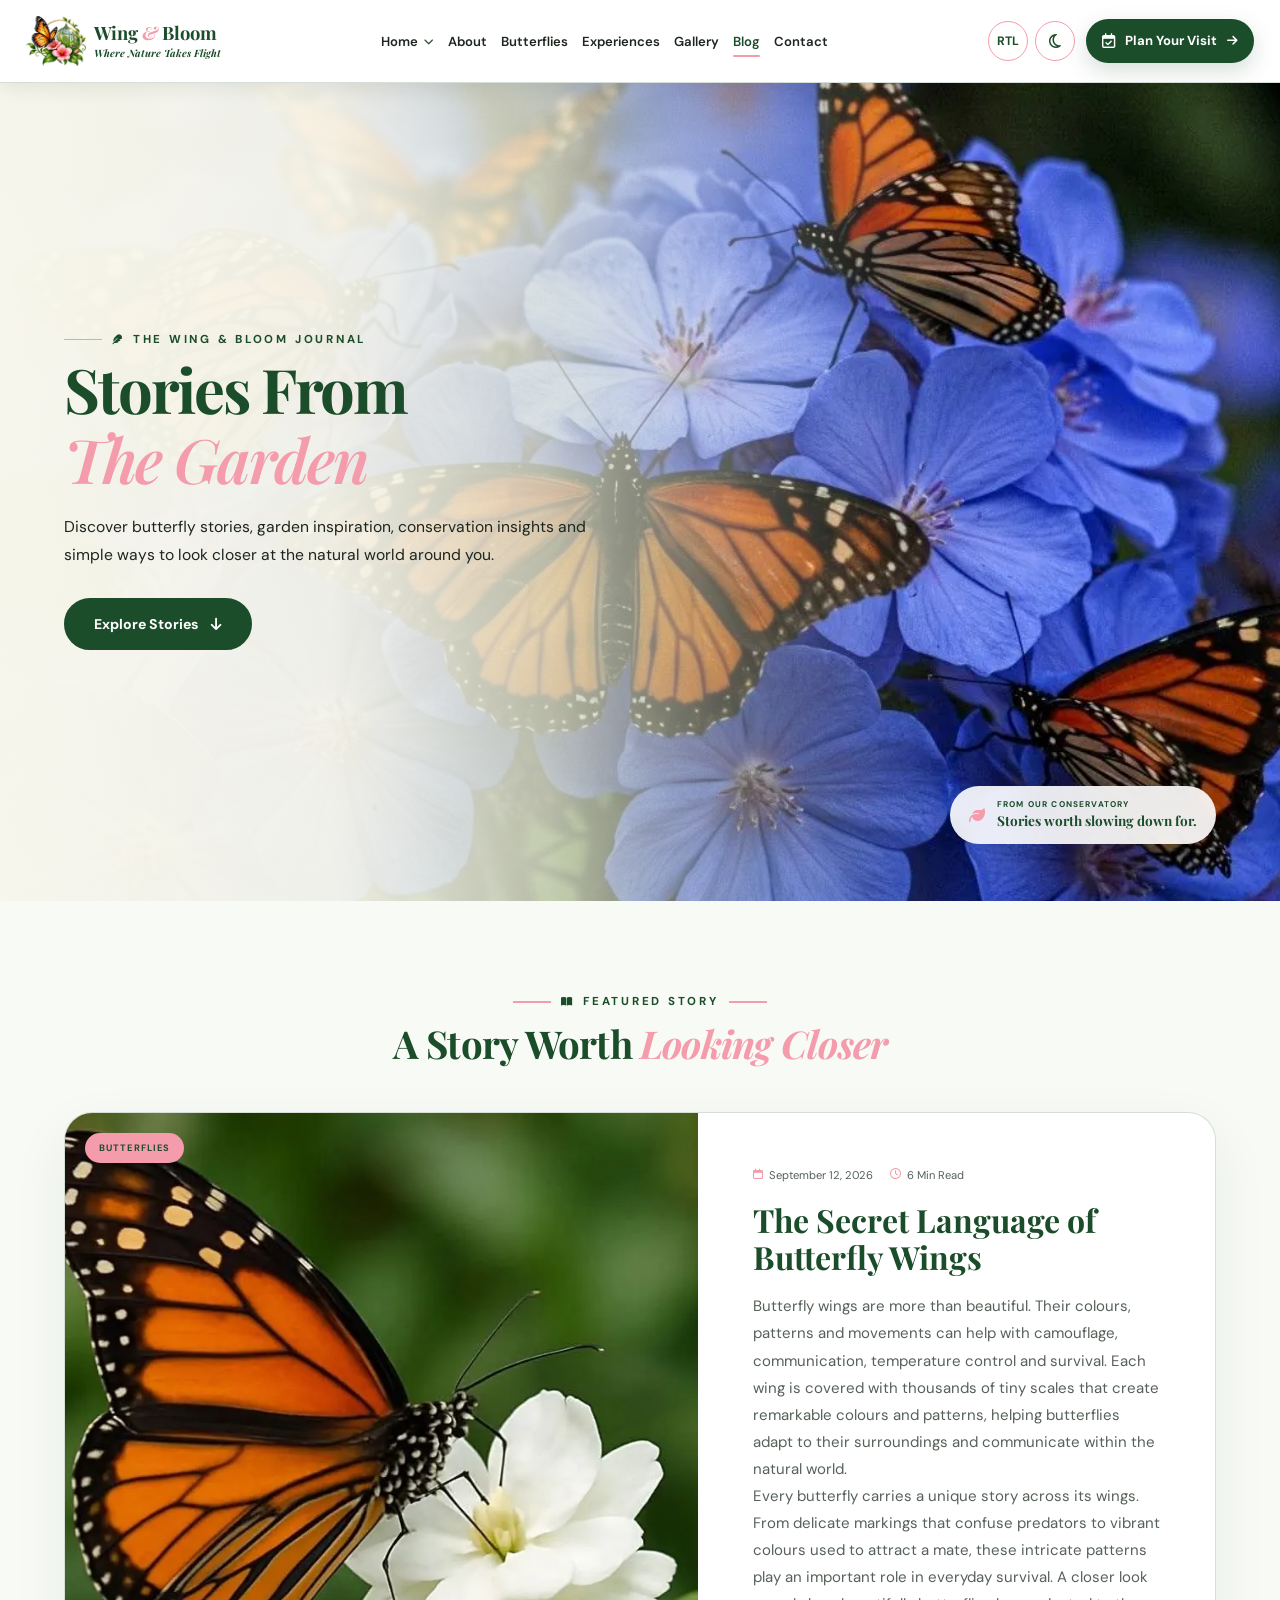
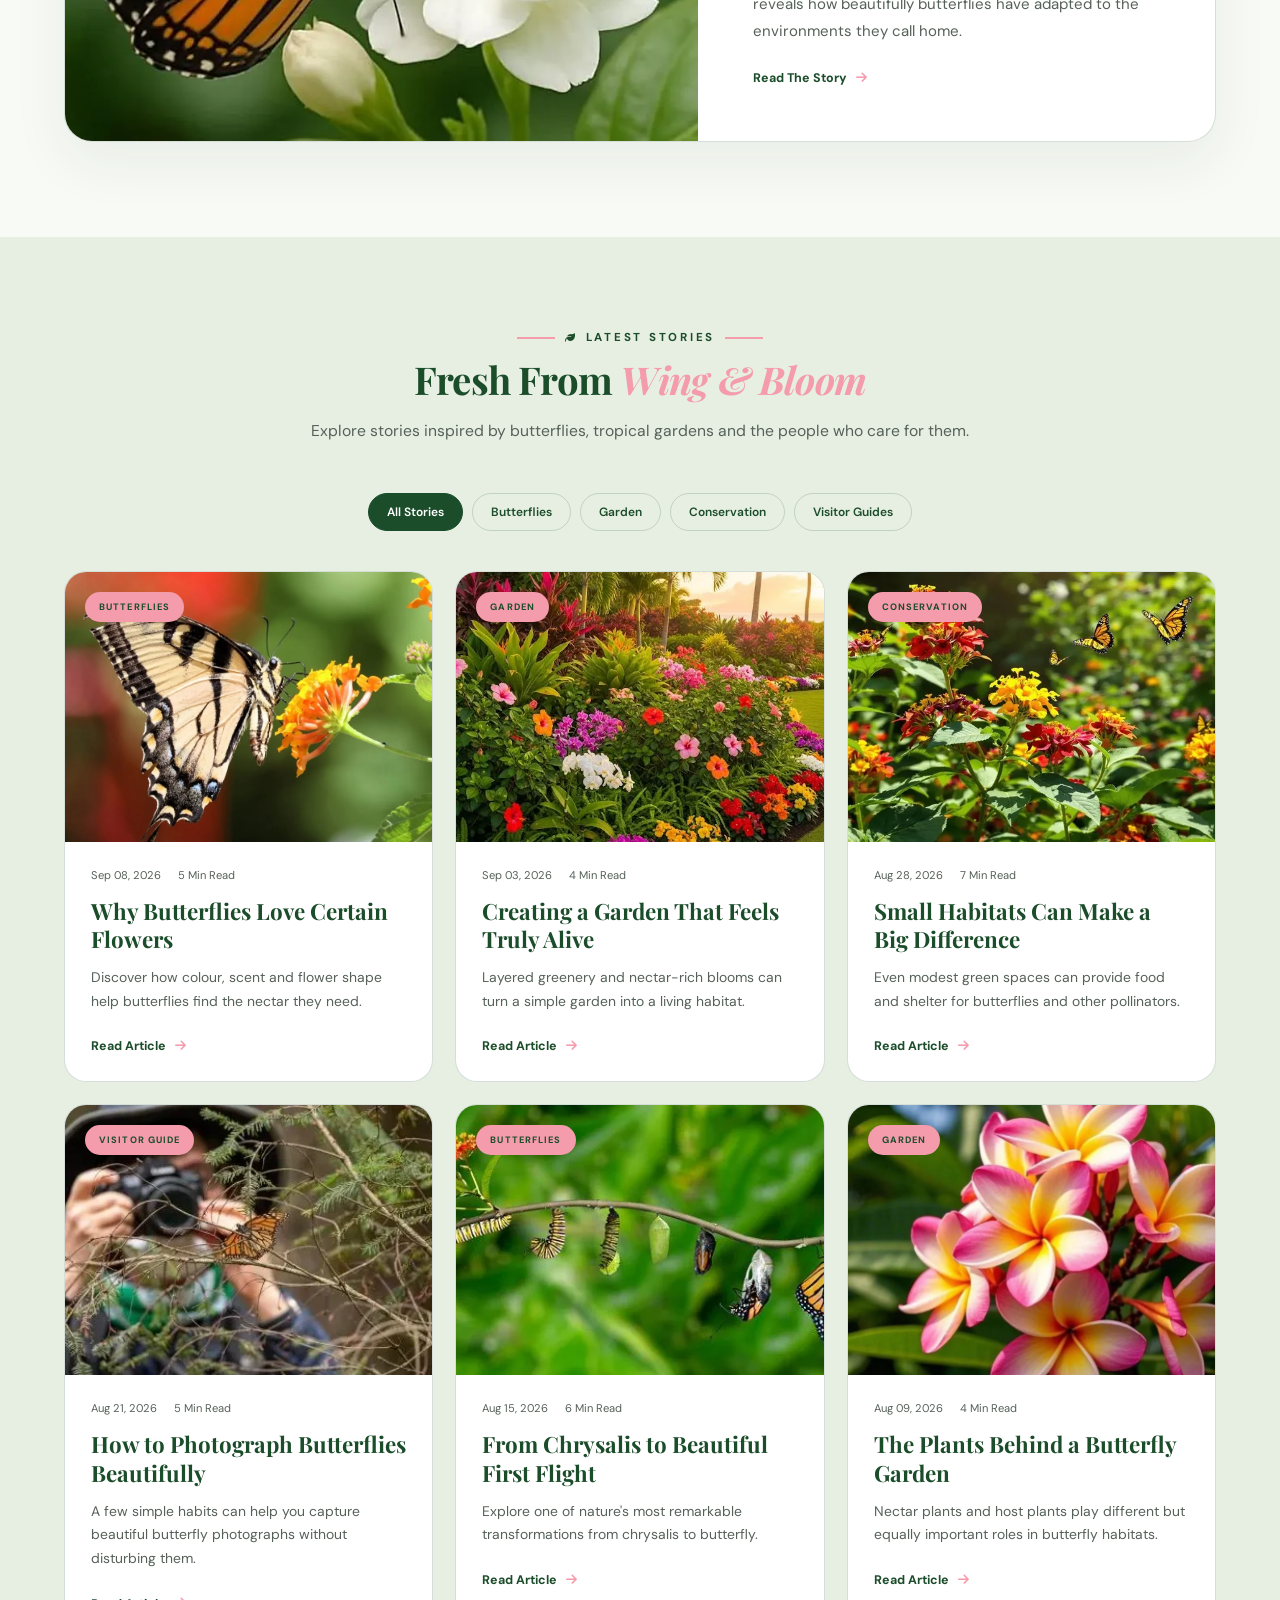
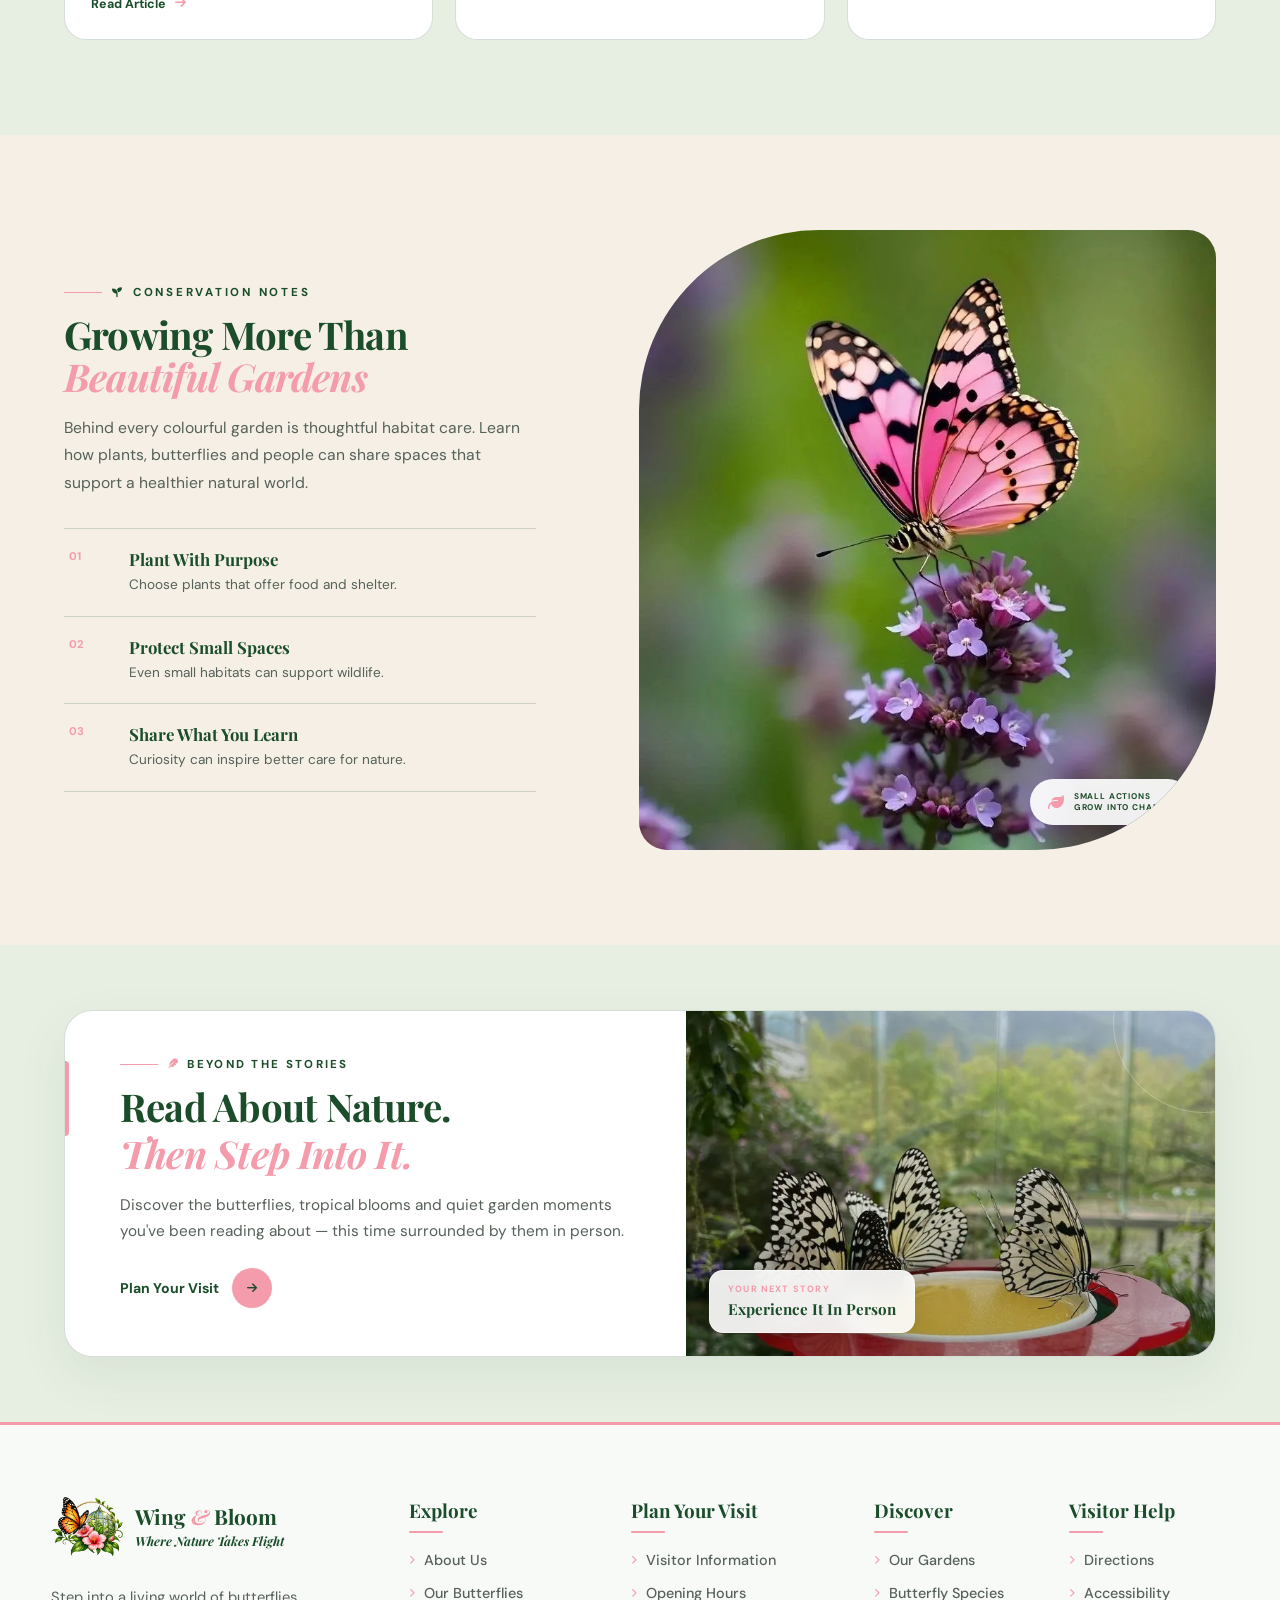
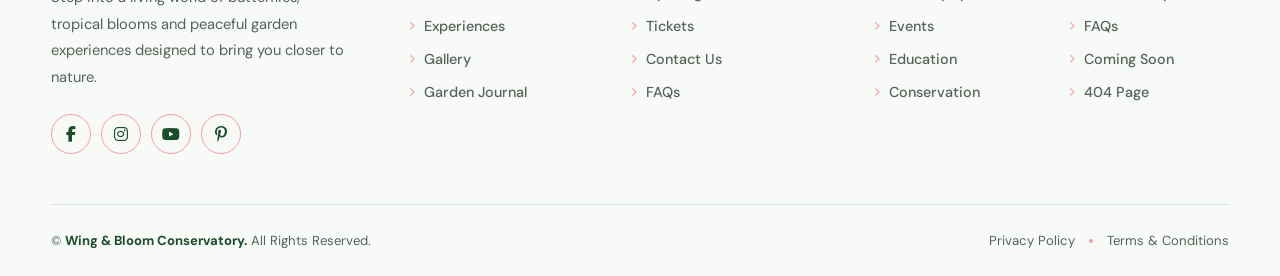
==== commit 696af9ff: "first commit" ====
--- a/blog.html
+++ b/blog.html
@@ -433,7 +433,7 @@
                         </div>
 
                         <h3>
-                            Creating a Garden That Feels Alive
+                           Creating a Garden That Feels Truly Alive
                         </h3>
 
                         <p>
@@ -556,7 +556,7 @@
                         </div>
 
                         <h3>
-                            From Chrysalis to First Flight
+                            From Chrysalis to Beautiful First Flight
                         </h3>
 
                         <p>
--- a/blog.css
+++ b/blog.css
@@ -1531,4 +1531,229 @@
         font-size:.68rem;
     }
 
+}
+
+
+
+
+/* =========================================================
+   BLOG PAGE - HEADING & IMAGE REFINEMENT
+   Paste at the very bottom of blog.css
+========================================================= */
+
+
+/* =========================
+   HERO HEADING
+========================= */
+
+.blog-page .blog-hero h1 {
+    font-size: clamp(3.1rem, 4.8vw, 5.1rem);
+    line-height: 0.98;
+    letter-spacing: -0.035em;
+}
+
+.blog-page .blog-hero h1 span {
+    line-height: 1;
+}
+
+
+/* =========================
+   MAIN SECTION HEADINGS
+========================= */
+
+.blog-page .blog-section-title {
+    font-size: clamp(2.15rem, 3vw, 2.75rem);
+    line-height: 1.1;
+    letter-spacing: -0.02em;
+}
+
+
+/* =========================
+   FEATURED STORY HEADING
+========================= */
+
+.blog-page .featured-blog-content h3 {
+    font-size: clamp(1.8rem, 2.5vw, 2.5rem);
+    line-height: 1.15;
+}
+
+
+/* =========================
+   BLOG CARD HEADINGS
+========================= */
+
+.blog-page .blog-card-content h3 {
+    font-size: 1.4rem;
+    line-height: 1.28;
+}
+
+
+/* =========================
+   CTA HEADING
+========================= */
+
+.blog-page .blog-cta-content h2 {
+    font-size: clamp(2.15rem, 3vw, 2.75rem);
+    line-height: 1.1;
+    letter-spacing: -0.02em;
+}
+
+
+/* =========================
+   SMALL CONTENT HEADINGS
+========================= */
+
+.blog-page .journal-points strong {
+    line-height: 1.3;
+}
+
+
+/* =========================================================
+   IMAGE REFINEMENT
+========================================================= */
+
+/* Hero image */
+
+.blog-page .blog-hero-bg img {
+    width: 100%;
+    height: 100%;
+    object-fit: cover;
+    object-position: center;
+}
+
+
+/* Featured story */
+
+.blog-page .featured-blog-image img {
+    width: 100%;
+    height: 100%;
+    object-fit: cover;
+    object-position: center;
+}
+
+
+/* Blog card images */
+
+.blog-page .blog-card-image img {
+    width: 100%;
+    height: 100%;
+    object-fit: cover;
+    object-position: center;
+}
+
+
+/* Conservation feature */
+
+.blog-page .journal-feature-image > img {
+    width: 100%;
+    height: 100%;
+    object-fit: cover;
+    object-position: center;
+}
+
+
+/* CTA background */
+
+.blog-page .blog-cta-visual {
+    background-size: cover;
+    background-position: center;
+    background-repeat: no-repeat;
+}
+
+
+/* Prevent image distortion */
+
+.blog-page img {
+    max-width: 100%;
+    display: block;
+}
+
+
+/* =========================================================
+   TABLET
+========================================================= */
+
+@media screen and (max-width: 992px) {
+
+    .blog-page .blog-hero h1 {
+        font-size: clamp(2.9rem, 6vw, 4.2rem);
+    }
+
+    .blog-page .blog-section-title,
+    .blog-page .blog-cta-content h2 {
+        font-size: clamp(2rem, 4vw, 2.55rem);
+    }
+
+    .blog-page .featured-blog-content h3 {
+        font-size: clamp(1.75rem, 3.5vw, 2.25rem);
+    }
+}
+
+
+/* =========================================================
+   MOBILE
+========================================================= */
+
+@media screen and (max-width: 767px) {
+
+    .blog-page .blog-hero h1 {
+        font-size: clamp(2.4rem, 9.5vw, 3.2rem);
+        line-height: 1;
+        letter-spacing: -0.025em;
+    }
+
+    .blog-page .blog-section-title,
+    .blog-page .blog-cta-content h2 {
+        font-size: clamp(1.9rem, 7vw, 2.35rem);
+        line-height: 1.1;
+    }
+
+    .blog-page .featured-blog-content h3 {
+        font-size: 1.85rem;
+        line-height: 1.18;
+    }
+
+    .blog-page .blog-card-content h3 {
+        font-size: 1.35rem;
+        line-height: 1.3;
+    }
+
+
+    /* Better hero crop on mobile */
+
+    .blog-page .blog-hero-bg img {
+        object-position: 62% center;
+    }
+
+
+    /* Keep conservation image focus clean */
+
+    .blog-page .journal-feature-image > img {
+        object-position: center;
+    }
+}
+
+
+/* =========================================================
+   SMALL MOBILE
+========================================================= */
+
+@media screen and (max-width: 480px) {
+
+    .blog-page .blog-hero h1 {
+        font-size: 2.35rem;
+    }
+
+    .blog-page .blog-section-title,
+    .blog-page .blog-cta-content h2 {
+        font-size: 1.95rem;
+    }
+
+    .blog-page .featured-blog-content h3 {
+        font-size: 1.7rem;
+    }
+
+    .blog-page .blog-card-content h3 {
+        font-size: 1.3rem;
+    }
 }
--- a/nav.css
+++ b/nav.css
@@ -2418,4 +2418,27 @@
         font-size: 0.62rem !important;
     }
 
-}+}
+
+
+
+
+/* =========================================
+   WING & BLOOM - REFINED LIGHT THEME
+   ========================================= */
+
+body:not(.dark-theme) {
+    --bg: #F8FAF5;
+    --surface: #FFFFFF;
+
+    --text: #1D251F;
+    --muted-text: #566159;
+
+    --soft-green: #E7EFE3;
+    --soft-cream: #F5EFE5;
+    --soft-pink: #FBE7EC;
+
+    --border: rgba(27, 77, 42, 0.18);
+}
+
+
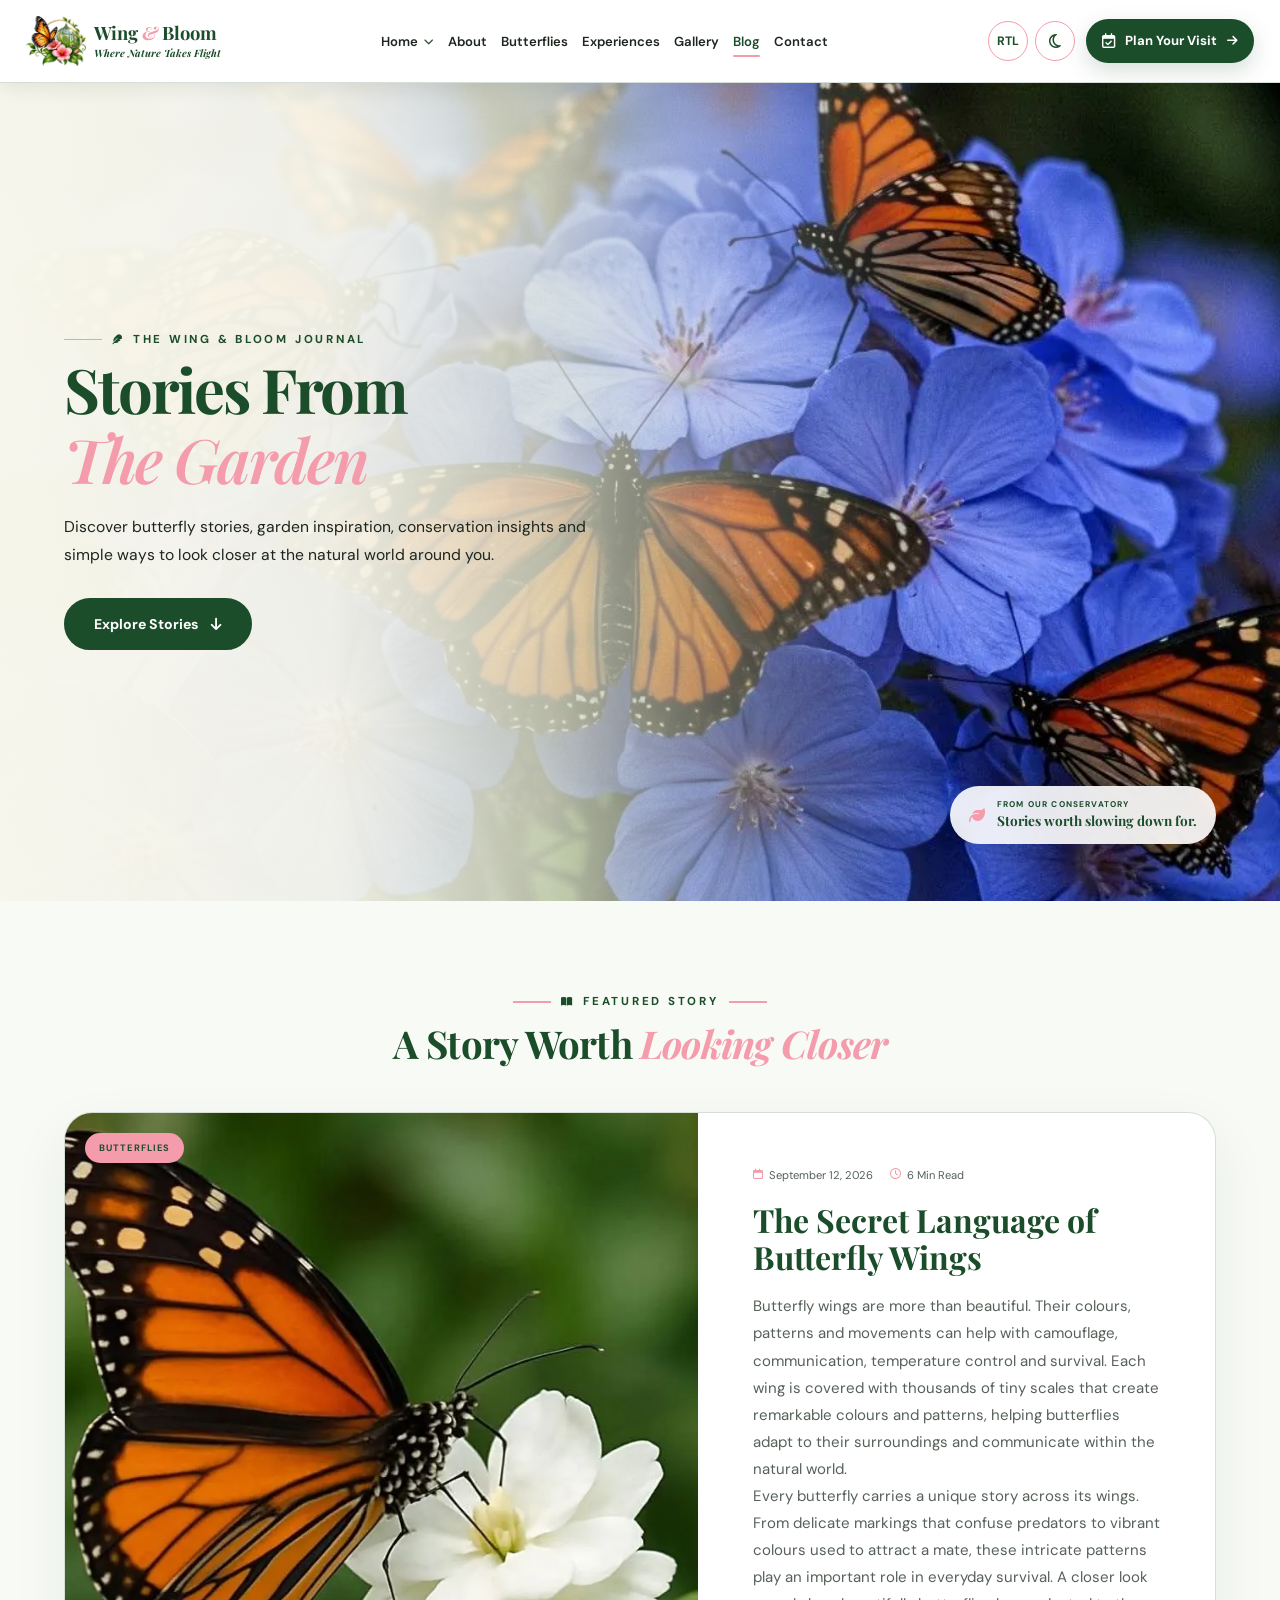
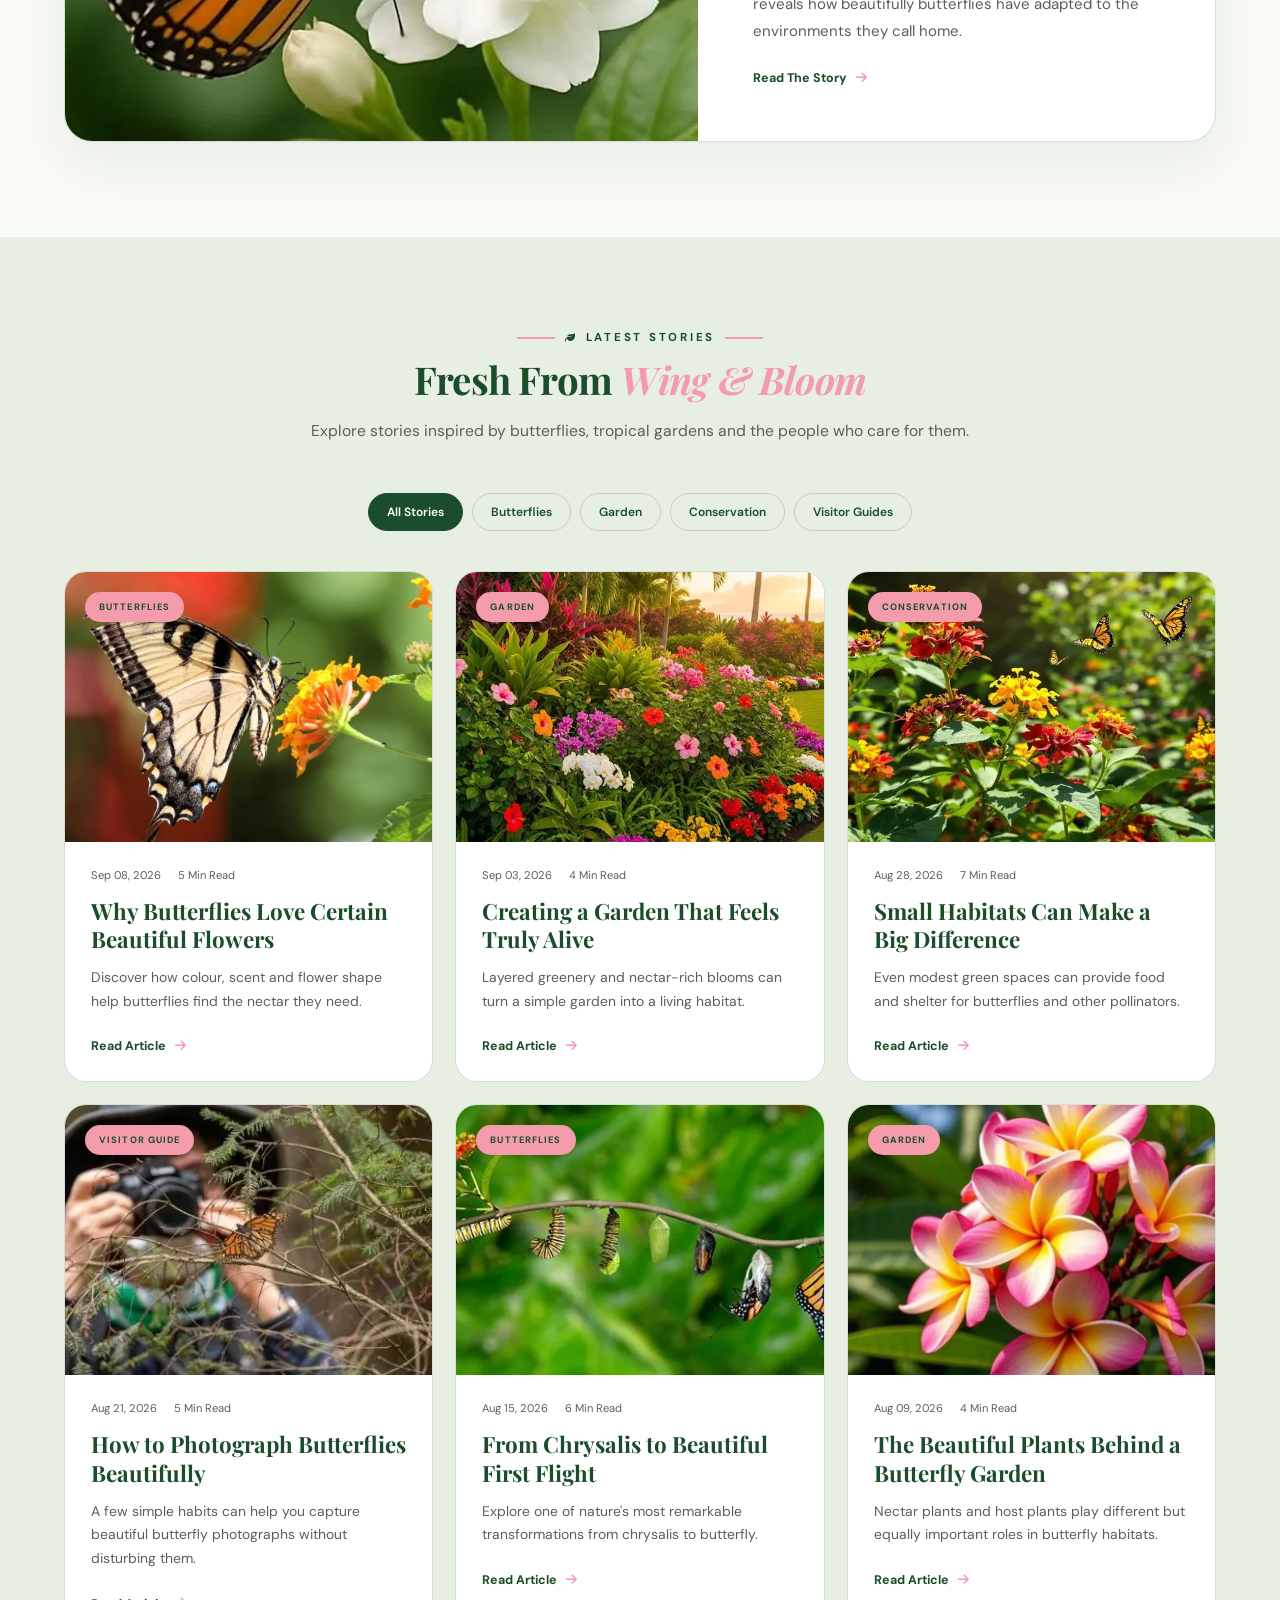
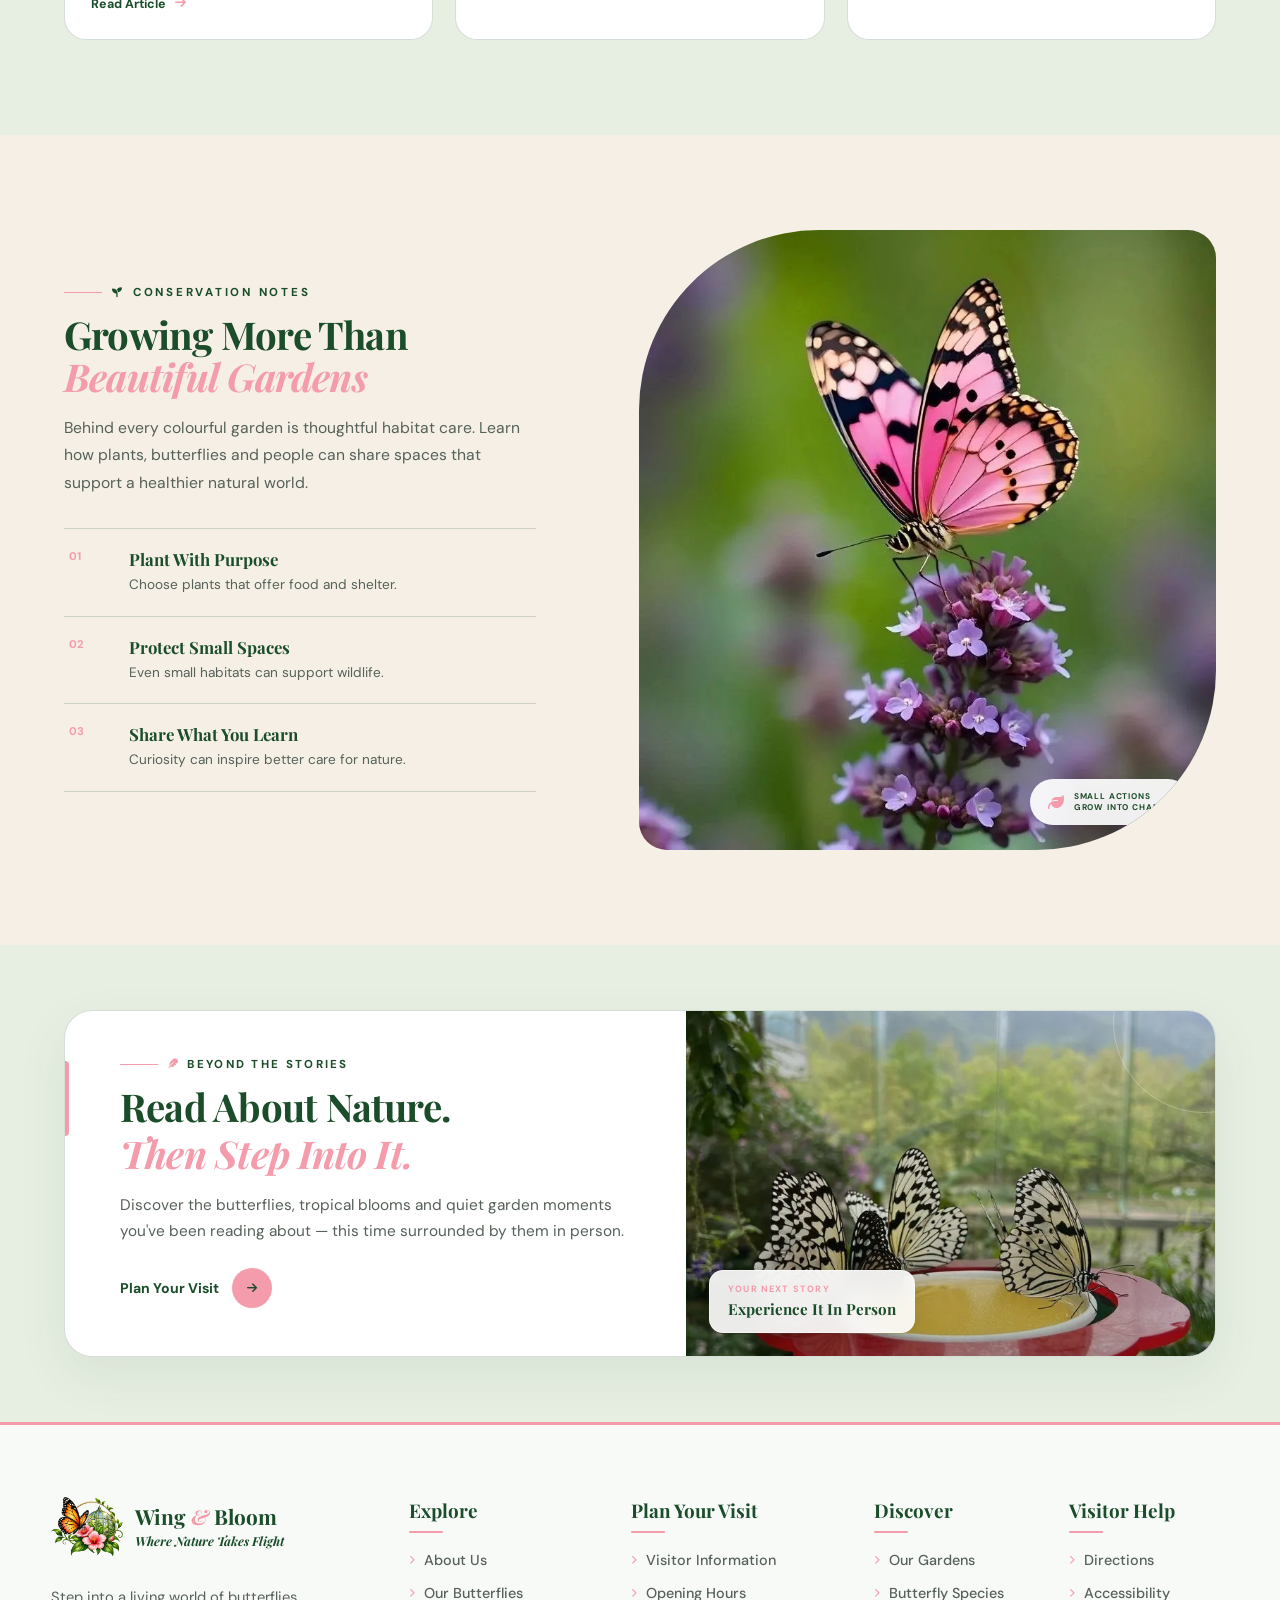
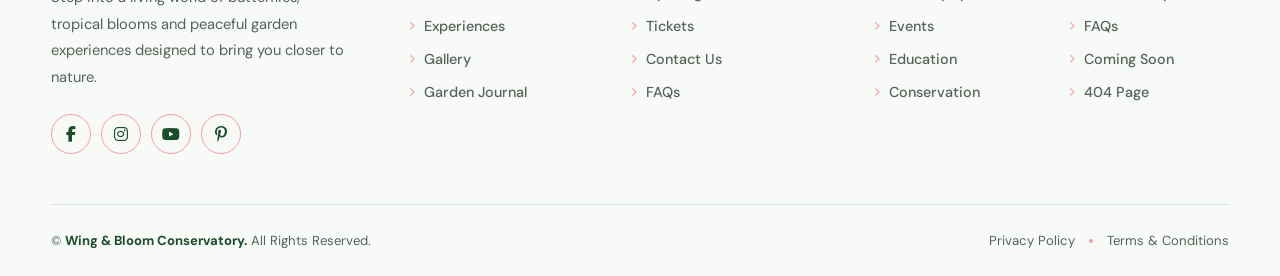
==== commit f9ac9714: "first commit" ====
--- a/blog.html
+++ b/blog.html
@@ -392,7 +392,7 @@
                         </div>
 
                         <h3>
-                            Why Butterflies Love Certain Flowers
+                            Why Butterflies Love Certain Beautiful Flowers
                         </h3>
 
                         <p>
@@ -597,7 +597,7 @@
                         </div>
 
                         <h3>
-                            The Plants Behind a Butterfly Garden
+                           The Beautiful Plants Behind a Butterfly Garden
                         </h3>
 
                         <p>
